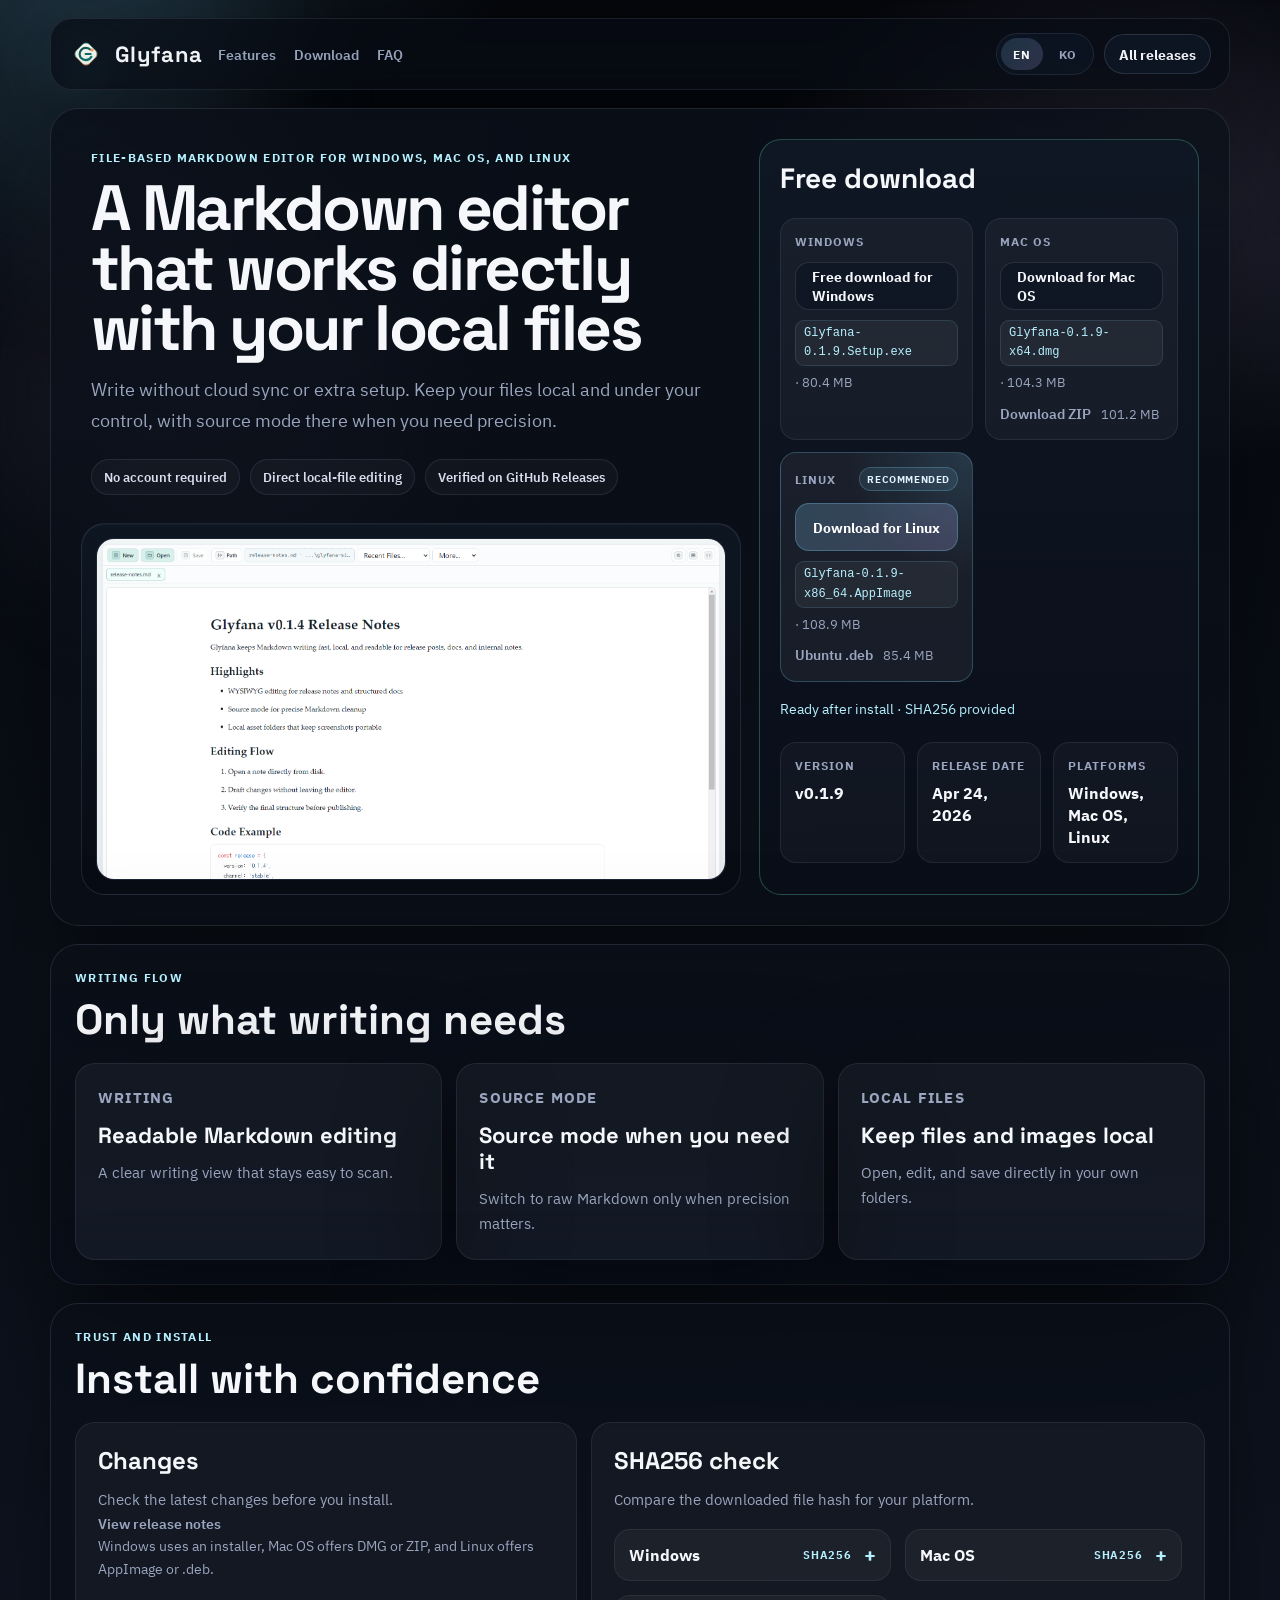
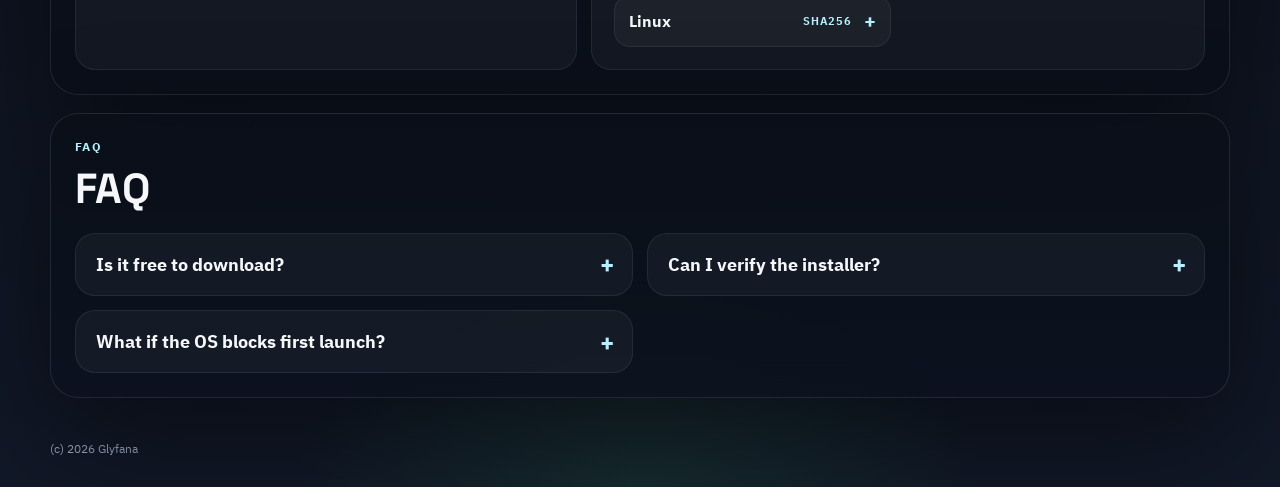
==== site/index.html @ 3cb1b756 "fix(site): hide recommendation badge until detected" ====
<!doctype html>
<html lang="en">
  <head>
    <meta charset="UTF-8" />
    <meta name="viewport" content="width=device-width, initial-scale=1.0" />
    <meta name="build-id" content="20260502-mobile-aware-recommend" />
    <meta name="manifest-path" content="./release-manifest.json" />
    <meta name="screenshots-path" content="./screenshots-manifest.json" />
    <meta name="analytics-endpoint" content="__GLYFANA_ANALYTICS_ENDPOINT__" />
    <meta name="analytics-site" content="glyfana-website" />
    <title>Glyfana | Local file-based Markdown editor</title>
    <meta
      name="description"
      content="Glyfana is a local file-based Markdown editor for Windows, Mac OS, and Linux. Download the latest release and verify SHA256 checksums."
    />
    <meta name="robots" content="index,follow" />
    <meta name="theme-color" content="#0b7b75" />
    <link rel="canonical" href="https://glyfana.github.io/website/" />
    <link rel="icon" type="image/svg+xml" href="./assets/glyfana-emblem.svg?v=20260312-showcase-lightbox" />
    <link rel="icon" type="image/png" sizes="512x512" href="./assets/glyfana-emblem.png?v=20260312-showcase-lightbox" />
    <link rel="apple-touch-icon" href="./assets/glyfana-emblem.png?v=20260312-showcase-lightbox" />
    <link rel="alternate" hreflang="en" href="https://glyfana.github.io/website/" />
    <link rel="alternate" hreflang="ko" href="https://glyfana.github.io/website/ko/" />
    <link rel="alternate" hreflang="x-default" href="https://glyfana.github.io/website/" />
    <meta property="og:type" content="website" />
    <meta property="og:site_name" content="Glyfana" />
    <meta property="og:locale" content="en_US" />
    <meta property="og:locale:alternate" content="ko_KR" />
    <meta property="og:title" content="Glyfana | Local file-based Markdown editor" />
    <meta
      property="og:description"
      content="A local file-based Markdown editor for Windows, Mac OS, and Linux. Download the latest release and verify SHA256 checksums."
    />
    <meta property="og:url" content="https://glyfana.github.io/website/" />
    <meta
      property="og:image"
      content="https://glyfana.github.io/website/assets/og-en.png?v=20260312-showcase-lightbox"
    />
    <meta property="og:image:width" content="1200" />
    <meta property="og:image:height" content="630" />
    <meta property="og:image:alt" content="Glyfana local file-based Markdown editor preview" />
    <meta name="twitter:card" content="summary_large_image" />
    <meta name="twitter:title" content="Glyfana | Local file-based Markdown editor" />
    <meta
      name="twitter:description"
      content="A local file-based Markdown editor for Windows, Mac OS, and Linux. Download the latest release and verify SHA256 checksums."
    />
    <meta
      name="twitter:image"
      content="https://glyfana.github.io/website/assets/og-en.png?v=20260312-showcase-lightbox"
    />
    <meta name="twitter:image:alt" content="Glyfana local file-based Markdown editor preview" />
    <link rel="preconnect" href="https://fonts.googleapis.com" />
    <link rel="preconnect" href="https://fonts.gstatic.com" crossorigin />
    <link
      href="https://fonts.googleapis.com/css2?family=IBM+Plex+Sans+KR:wght@400;500;700&family=Space+Grotesk:wght@500;700&display=swap"
      rel="stylesheet"
    />
    <script src="./locale-router.js?v=20260312-showcase-lightbox"></script>
    <link rel="stylesheet" href="./styles.css?v=20260502-mobile-aware-recommend" />
  </head>
  <body id="top">
    <div class="page-noise" aria-hidden="true"></div>
    <div class="halo halo--left" aria-hidden="true"></div>
    <div class="halo halo--right" aria-hidden="true"></div>

    <header class="topbar">
      <a class="brand" href="#top" aria-label="Glyfana home">
        <img class="brand__mark" src="./assets/glyfana-emblem.svg?v=20260312-showcase-lightbox" alt="" aria-hidden="true" />
        <span class="brand__name">Glyfana</span>
      </a>
      <button class="menu-toggle" type="button" aria-expanded="false" aria-controls="site-menu">
        <span class="menu-toggle__icon" aria-hidden="true">
          <span class="menu-toggle__bar"></span>
          <span class="menu-toggle__bar"></span>
          <span class="menu-toggle__bar"></span>
        </span>
        <span class="menu-toggle__label">Menu</span>
      </button>
      <div class="topbar__menu" id="site-menu">
        <nav class="nav" aria-label="Primary">
          <a href="#features">Features</a>
          <a href="#release">Download</a>
          <a href="#faq">FAQ</a>
        </nav>
        <div class="topbar__tools">
          <nav class="locale-switch" aria-label="Language selector">
            <a class="locale-switch__link is-active" href="./?lang=en" aria-current="page">EN</a>
            <a class="locale-switch__link" href="./ko/?lang=ko">KO</a>
          </nav>
          <a
            class="topbar__cta js-releases"
            href="https://github.com/Glyfana/Glyfana/releases"
            target="_blank"
            rel="noreferrer"
          >All releases</a>
        </div>
      </div>
    </header>

    <main class="layout">
      <section class="hero reveal">
        <div class="hero__copy">
          <p class="eyebrow">File-based Markdown editor for Windows, Mac OS, and Linux</p>
          <h1>A Markdown editor that works directly with your local files</h1>
          <p class="hero__desc">
            Write without cloud sync or extra setup.
            Keep your files local and under your control, with source mode there when you need precision.
          </p>
          <ul class="hero__facts" aria-label="Glyfana trust points">
            <li>No account required</li>
            <li>Direct local-file editing</li>
            <li>Verified on GitHub Releases</li>
          </ul>
        </div>

        <aside class="release-panel" aria-live="polite" data-state="live">
          <h2>Free download</h2>
          <div class="download-options">
            <article class="download-option download-option--windows" data-platform="windows">
              <p class="download-option__label">
                <span>Windows</span>
                <span class="download-option__badge" hidden>Recommended</span>
              </p>
              <a
                class="btn js-download js-download-windows"
                href="https://github.com/Glyfana/Glyfana/releases/download/v0.1.9/Glyfana-0.1.9.Setup.exe"
                target="_blank"
                rel="noreferrer"
              >Free download for Windows</a>
              <p class="download-option__meta"><code id="download-windows-file">Glyfana-0.1.9.Setup.exe</code> · <span id="download-windows-size">80.4 MB</span></p>
            </article>
            <article class="download-option download-option--mac" data-platform="mac">
              <p class="download-option__label">
                <span>Mac OS</span>
                <span class="download-option__badge" hidden>Recommended</span>
              </p>
              <a
                class="btn js-download-mac js-download-mac-dmg"
                href="https://github.com/Glyfana/Glyfana/releases/download/v0.1.9/Glyfana-0.1.9-x64.dmg"
                target="_blank"
                rel="noreferrer"
              >Download for Mac OS</a>
              <p class="download-option__meta"><code id="download-mac-file">Glyfana-0.1.9-x64.dmg</code> · <span id="download-mac-size">104.2 MB</span></p>
              <p class="download-option__sub download-mac-zip-wrap">
                <a
                  class="text-link js-download-mac-zip"
                  href="https://github.com/Glyfana/Glyfana/releases/download/v0.1.9/Glyfana-0.1.9-x64.zip"
                  target="_blank"
                  rel="noreferrer"
                >Download ZIP</a>
                <span id="download-mac-zip-size">101.2 MB</span>
              </p>
            </article>
            <article class="download-option download-option--linux" data-platform="linux">
              <p class="download-option__label">
                <span>Linux</span>
                <span class="download-option__badge" hidden>Recommended</span>
              </p>
              <a
                class="btn js-download-linux"
                href="https://github.com/Glyfana/Glyfana/releases/download/v0.1.9/Glyfana-0.1.9-x86_64.AppImage"
                target="_blank"
                rel="noreferrer"
              >Download for Linux</a>
              <p class="download-option__meta"><code id="download-linux-file">Glyfana-0.1.9-x86_64.AppImage</code> · <span id="download-linux-size">108.9 MB</span></p>
              <p class="download-option__sub download-linux-deb-wrap">
                <a
                  class="text-link js-download-linux-deb"
                  href="https://github.com/Glyfana/Glyfana/releases/download/v0.1.9/Glyfana-0.1.9-amd64.deb"
                  target="_blank"
                  rel="noreferrer"
                >Ubuntu .deb</a>
                <span id="download-linux-deb-size">85.4 MB</span>
              </p>
            </article>
          </div>
          <p class="release-panel__trust">Ready after install · SHA256 provided</p>
          <div class="stat-grid">
            <div class="stat">
              <span class="stat__label">Version</span>
              <strong id="release-version">v0.1.9</strong>
            </div>
            <div class="stat">
              <span class="stat__label">Release date</span>
              <strong id="release-date">Apr 24, 2026</strong>
            </div>
            <div class="stat">
              <span class="stat__label">Platforms</span>
              <strong id="release-platforms">Windows, Mac OS, Linux</strong>
            </div>
          </div>
        </aside>

        <div class="hero__spotlight">
          <img
            class="hero__spotlight-image"
            src="./assets/screenshots/editor-main.png"
            alt="Glyfana editor workspace"
            loading="eager"
            decoding="async"
          />
        </div>
      </section>

      <section id="features" class="features reveal">
        <div class="section-head">
          <p class="eyebrow">Writing flow</p>
          <h2>Only what writing needs</h2>
        </div>
        <div class="feature-grid">
          <article class="card">
            <p class="card__eyebrow">Writing</p>
            <h2>Readable Markdown editing</h2>
            <p>A clear writing view that stays easy to scan.</p>
          </article>
          <article class="card">
            <p class="card__eyebrow">Source mode</p>
            <h2>Source mode when you need it</h2>
            <p>Switch to raw Markdown only when precision matters.</p>
          </article>
          <article class="card">
            <p class="card__eyebrow">Local files</p>
            <h2>Keep files and images local</h2>
            <p>Open, edit, and save directly in your own folders.</p>
          </article>
        </div>
      </section>

      <section id="release" class="verify reveal">
        <div class="section-head">
          <p class="eyebrow">Trust and install</p>
          <h2>Install with confidence</h2>
        </div>
        <div class="verify__grid">
          <article class="verify-card">
            <h3>Changes</h3>
            <p class="verify-card__copy">Check the latest changes before you install.</p>
            <p class="verify-card__meta">
              <a
                class="text-link js-notes"
                href="https://github.com/Glyfana/Glyfana/releases/tag/v0.1.9"
                target="_blank"
                rel="noreferrer"
              >View release notes</a>
            </p>
            <p class="verify-card__meta">
              Windows uses an installer, Mac OS offers DMG or ZIP, and Linux offers AppImage or .deb.
            </p>
          </article>

          <article class="verify-card">
            <h3>SHA256 check</h3>
            <p class="verify-card__copy">Compare the downloaded file hash for your platform.</p>
            <div class="verify-platforms">
              <details class="verify-platform verify-platform--windows">
                <summary><span>Windows</span><span>SHA256</span></summary>
                <p class="verify-card__meta">SHA256 <code id="release-sha-inline-windows">2409822E41301128F8E586BB116006E9C7599B884C1D7636191854754651CDF7</code></p>
                <p class="verify-card__meta">PowerShell <code id="verify-command-windows">Get-FileHash ".\Glyfana-0.1.9.Setup.exe" -Algorithm SHA256</code></p>
                <p class="verify-card__meta">
                  The current installer is not code-signed yet, so Windows SmartScreen may appear on first launch.
                  Choose <strong>More info</strong> and then <strong>Run anyway</strong>.
                </p>
              </details>
              <details class="verify-platform verify-platform--mac">
                <summary><span>Mac OS</span><span>SHA256</span></summary>
                <p class="verify-card__meta">SHA256 <code id="release-sha-inline-mac">381AA0E27046C5A79C985452EA23F38099D1C83E8EC3675EE3A90776FADBBE90</code></p>
                <p class="verify-card__meta">Terminal <code id="verify-command-mac">shasum -a 256 ./Glyfana-0.1.9-x64.dmg</code></p>
                <p class="verify-card__meta">
                  This build is not code-signed or notarized yet, so Gatekeeper may appear on first launch.
                  Allow the app in System Settings to continue.
                </p>
              </details>
              <details class="verify-platform verify-platform--linux">
                <summary><span>Linux</span><span>SHA256</span></summary>
                <p class="verify-card__meta">SHA256 <code id="release-sha-inline-linux">4BE5F3D892C10EE95E2CD16ED32591D62F63E27BCA32D75C2C83FFDA38E545AE</code></p>
                <p class="verify-card__meta">Terminal <code id="verify-command-linux">sha256sum ./Glyfana-0.1.9-x86_64.AppImage</code></p>
                <p class="verify-card__meta">Use AppImage after granting execute permission, or install the .deb package on Ubuntu-based systems.</p>
              </details>
            </div>
          </article>
        </div>
      </section>

      <section id="faq" class="faq reveal">
        <div class="section-head">
          <p class="eyebrow">FAQ</p>
          <h2>FAQ</h2>
        </div>
        <div class="faq-list">
          <details class="faq-item">
            <summary>Is it free to download?</summary>
            <p>Yes. Current public builds are available from GitHub Releases.</p>
          </details>
          <details class="faq-item">
            <summary>Can I verify the installer?</summary>
            <p>Yes. Release notes and SHA256 values are published together.</p>
          </details>
          <details class="faq-item">
            <summary>What if the OS blocks first launch?</summary>
            <p>Unsigned builds may show a security prompt. Check the guidance above.</p>
          </details>
        </div>
      </section>
    </main>

    <footer class="footer">
      <span>(c) <span id="year"></span> Glyfana</span>
    </footer>

    <script type="module" src="./app.js?v=20260502-mobile-aware-recommend"></script>
  </body>
</html>
---- site/styles.css ----
:root {
  --bg-0: #05070c;
  --bg-1: #0a0f18;
  --bg-2: #111827;
  --ink: #f5f7fb;
  --muted: #9aa6bf;
  --panel: rgba(10, 15, 24, 0.76);
  --panel-strong: rgba(13, 19, 31, 0.92);
  --line: rgba(148, 163, 184, 0.16);
  --line-strong: rgba(110, 231, 183, 0.28);
  --brand: #7dd3fc;
  --brand-deep: #b6f0ff;
  --accent: #c4b5fd;
  --accent-soft: rgba(196, 181, 253, 0.16);
  --shadow: 0 40px 120px rgba(0, 0, 0, 0.46);
  --radius: 28px;
}

* {
  box-sizing: border-box;
}

html,
body {
  margin: 0;
  min-height: 100%;
}

body {
  overflow-x: hidden;
  -webkit-text-size-adjust: 100%;
  font-family: "IBM Plex Sans KR", "Segoe UI", sans-serif;
  color: var(--ink);
  background:
    radial-gradient(900px 560px at 12% -8%, rgba(125, 211, 252, 0.16) 0%, transparent 50%),
    radial-gradient(780px 560px at 88% 10%, rgba(196, 181, 253, 0.18) 0%, transparent 48%),
    radial-gradient(640px 420px at 50% 100%, rgba(74, 222, 128, 0.1) 0%, transparent 55%),
    linear-gradient(180deg, var(--bg-0), var(--bg-1) 45%, var(--bg-2));
}

.page-noise,
.halo {
  position: fixed;
  inset: 0;
  pointer-events: none;
}

.page-noise {
  opacity: 0.18;
  background-image:
    linear-gradient(rgba(255, 255, 255, 0.02), rgba(255, 255, 255, 0.02)),
    repeating-linear-gradient(
      0deg,
      transparent 0,
      transparent 18px,
      rgba(125, 211, 252, 0.03) 18px,
      rgba(125, 211, 252, 0.03) 19px
    ),
    repeating-linear-gradient(
      90deg,
      transparent 0,
      transparent 18px,
      rgba(196, 181, 253, 0.03) 18px,
      rgba(196, 181, 253, 0.03) 19px
    );
}

.halo {
  z-index: 0;
  filter: blur(70px);
  opacity: 0.42;
}

.halo--left {
  width: 360px;
  height: 360px;
  top: -120px;
  left: -100px;
  background: rgba(125, 211, 252, 0.36);
  border-radius: 999px;
}

.halo--right {
  width: 420px;
  height: 420px;
  right: -120px;
  top: 180px;
  background: rgba(196, 181, 253, 0.28);
  border-radius: 999px;
}

.topbar,
.hero,
.signal,
.features,
.showcase,
.release-summary,
.faq,
.card,
.install,
.verify {
  position: relative;
  z-index: 1;
}

.topbar {
  width: min(1180px, calc(100% - 32px));
  margin: 18px auto 0;
  padding: 14px 18px;
  display: flex;
  justify-content: space-between;
  align-items: center;
  gap: 16px;
  border: 1px solid rgba(148, 163, 184, 0.14);
  border-radius: 22px;
  background: rgba(9, 13, 22, 0.72);
  box-shadow: var(--shadow);
  backdrop-filter: blur(14px);
}

.topbar__menu {
  margin-left: auto;
  display: flex;
  align-items: center;
  justify-content: space-between;
  gap: 18px;
  flex: 1 1 auto;
}

.brand {
  display: inline-flex;
  align-items: center;
  gap: 12px;
  color: var(--ink);
  text-decoration: none;
  font-family: "Space Grotesk", "IBM Plex Sans KR", sans-serif;
  font-weight: 700;
  letter-spacing: 0.02em;
}

.brand__mark {
  width: 34px;
  height: 34px;
  display: block;
  flex: none;
  filter: drop-shadow(0 12px 22px rgba(125, 211, 252, 0.24));
}

.brand__name {
  font-size: 22px;
}

.menu-toggle {
  display: none;
  align-items: center;
  justify-content: center;
  gap: 10px;
  min-height: 42px;
  padding: 0 14px;
  border: 1px solid rgba(148, 163, 184, 0.18);
  border-radius: 12px;
  background: rgba(17, 24, 39, 0.82);
  color: var(--ink);
  font: inherit;
  font-size: 13px;
  font-weight: 700;
}

.menu-toggle__icon {
  display: inline-flex;
  flex-direction: column;
  gap: 4px;
}

.menu-toggle__bar {
  width: 16px;
  height: 2px;
  border-radius: 999px;
  background: currentColor;
  transition: transform 0.18s ease, opacity 0.18s ease;
}

.topbar.is-menu-open .menu-toggle__bar:nth-child(1) {
  transform: translateY(6px) rotate(45deg);
}

.topbar.is-menu-open .menu-toggle__bar:nth-child(2) {
  opacity: 0;
}

.topbar.is-menu-open .menu-toggle__bar:nth-child(3) {
  transform: translateY(-6px) rotate(-45deg);
}

.nav {
  display: inline-flex;
  align-items: center;
  gap: 18px;
}

.topbar__tools {
  margin-left: auto;
  display: inline-flex;
  align-items: center;
  gap: 10px;
  flex-wrap: wrap;
  justify-content: flex-end;
}

.locale-switch {
  display: inline-flex;
  align-items: center;
  gap: 4px;
  padding: 4px;
  border: 1px solid rgba(148, 163, 184, 0.14);
  border-radius: 999px;
  background: rgba(15, 23, 36, 0.84);
}

.locale-switch__link {
  display: inline-flex;
  align-items: center;
  justify-content: center;
  min-width: 42px;
  min-height: 32px;
  padding: 0 10px;
  border-radius: 999px;
  color: var(--muted);
  text-decoration: none;
  font-size: 12px;
  font-weight: 700;
  letter-spacing: 0.08em;
}

.locale-switch__link:hover {
  color: var(--brand-deep);
}

.locale-switch__link.is-active {
  background: linear-gradient(135deg, rgba(125, 211, 252, 0.16), rgba(196, 181, 253, 0.2));
  color: #fff;
}

.nav a,
.text-link {
  color: var(--muted);
  text-decoration: none;
  font-size: 14px;
  font-weight: 600;
}

.nav a:hover,
.text-link:hover {
  color: var(--brand-deep);
}

.topbar__cta {
  display: inline-flex;
  align-items: center;
  justify-content: center;
  min-height: 40px;
  padding: 0 14px;
  border-radius: 999px;
  border: 1px solid rgba(148, 163, 184, 0.2);
  background: rgba(17, 24, 39, 0.88);
  color: var(--ink);
  text-decoration: none;
  font-size: 14px;
  font-weight: 700;
}

.layout {
  position: relative;
  z-index: 1;
  width: min(1180px, calc(100% - 32px));
  margin: 18px auto 42px;
  display: grid;
  gap: 18px;
}

.layout > * {
  min-width: 0;
}

.hero,
.signal,
.card,
.install,
.verify {
  border: 1px solid var(--line);
  border-radius: var(--radius);
  background: var(--panel);
  box-shadow: var(--shadow);
}

.hero {
  display: grid;
  grid-template-columns: minmax(0, 1.2fr) minmax(320px, 0.8fr);
  gap: 18px;
  padding: 30px;
  background:
    linear-gradient(180deg, rgba(10, 15, 24, 0.9), rgba(10, 15, 24, 0.78)),
    radial-gradient(120% 120% at 0% 0%, rgba(125, 211, 252, 0.08), transparent 44%),
    radial-gradient(120% 120% at 100% 0%, rgba(196, 181, 253, 0.1), transparent 42%);
}

.hero > *,
.showcase > *,
.release-summary > *,
.feature-grid > *,
.steps > *,
.faq-list > *,
.verify__grid > * {
  min-width: 0;
}

.hero__copy {
  padding: 10px;
}

.eyebrow {
  margin: 0 0 12px;
  color: var(--brand-deep);
  text-transform: uppercase;
  letter-spacing: 0.11em;
  font-size: 12px;
  font-weight: 700;
}

.hero h1,
.section-head h2,
.card h2,
.step h3,
.verify-card h3,
.release-panel h2 {
  font-family: "Space Grotesk", "IBM Plex Sans KR", sans-serif;
}

.hero h1 {
  margin: 0;
  max-width: 780px;
  font-size: clamp(34px, 5vw, 64px);
  line-height: 0.94;
  letter-spacing: -0.04em;
}

.hero__desc,
.section-copy,
.signal p,
.card p,
.step p,
.verify-card__copy,
.verify-card__meta,
.release-panel__meta p {
  color: var(--muted);
}

.hero__desc {
  max-width: 720px;
  margin: 16px 0 0;
  font-size: 18px;
  line-height: 1.68;
}

.hero__kicker {
  margin: 0;
  max-width: 640px;
  color: var(--brand-deep);
  font-size: 16px;
  font-weight: 700;
  line-height: 1.5;
}

.hero__spotlight {
  grid-column: 1;
  margin-top: 0;
  padding: 14px;
  border: 1px solid rgba(148, 163, 184, 0.16);
  border-radius: 24px;
  background: linear-gradient(180deg, rgba(15, 23, 36, 0.92), rgba(8, 12, 20, 0.88));
  box-shadow: inset 0 1px 0 rgba(255, 255, 255, 0.04);
}

.hero__spotlight-head {
  display: flex;
  align-items: center;
  justify-content: space-between;
  gap: 12px;
  margin-bottom: 12px;
  flex-wrap: wrap;
}

.hero__spotlight-label,
.hero__spotlight-note {
  font-size: 11px;
  font-weight: 700;
  letter-spacing: 0.1em;
  text-transform: uppercase;
}

.hero__spotlight-label {
  color: var(--brand-deep);
}

.hero__spotlight-note {
  color: var(--muted);
}

.hero__spotlight-image {
  display: block;
  width: 100%;
  height: auto;
  border: 1px solid rgba(148, 163, 184, 0.14);
  border-radius: 18px;
  background: #0b1020;
}

.hero__proof {
  margin-top: 22px;
  display: grid;
  grid-template-columns: repeat(2, minmax(0, 1fr));
  gap: 12px;
}

.hero-proof-card {
  padding: 14px 16px;
  border: 1px solid rgba(148, 163, 184, 0.14);
  border-radius: 18px;
  background: rgba(15, 23, 36, 0.72);
}

.hero-proof-card__label {
  display: block;
  margin-bottom: 8px;
  color: var(--brand-deep);
  font-size: 11px;
  font-weight: 700;
  letter-spacing: 0.1em;
  text-transform: uppercase;
}

.hero-proof-card strong {
  display: block;
  font-size: 15px;
  line-height: 1.45;
}

.actions {
  margin-top: 22px;
  display: flex;
  flex-wrap: wrap;
  gap: 10px;
  align-items: center;
}

.actions--tight {
  margin-top: 18px;
}

.btn {
  display: inline-flex;
  align-items: center;
  justify-content: center;
  min-height: 44px;
  padding: 0 16px;
  border-radius: 14px;
  border: 1px solid rgba(148, 163, 184, 0.18);
  background: rgba(15, 23, 36, 0.88);
  color: var(--ink);
  text-decoration: none;
  font-size: 14px;
  font-weight: 700;
  transition: transform 0.16s ease, border-color 0.16s ease, background 0.16s ease;
}

.btn:hover,
.topbar__cta:hover {
  transform: translateY(-1px);
  border-color: rgba(125, 211, 252, 0.42);
}

.btn:focus-visible,
.topbar__cta:focus-visible,
.nav a:focus-visible,
.text-link:focus-visible,
.locale-switch__link:focus-visible,
.menu-toggle:focus-visible,
.faq-item summary:focus-visible,
.verify-platform summary:focus-visible {
  outline: 3px solid rgba(125, 211, 252, 0.4);
  outline-offset: 3px;
}

.btn--primary {
  border-color: rgba(125, 211, 252, 0.28);
  background: linear-gradient(135deg, rgba(125, 211, 252, 0.22), rgba(196, 181, 253, 0.22));
  color: #fff;
}

.btn--ghost {
  background: rgba(255, 255, 255, 0.02);
}

.btn.is-disabled,
.topbar__cta.is-disabled,
.text-link.is-disabled {
  opacity: 0.5;
  pointer-events: none;
}

.hero__facts {
  margin: 24px 0 0;
  padding: 0;
  list-style: none;
  display: flex;
  flex-wrap: wrap;
  gap: 10px;
}

.hero__facts li {
  padding: 8px 12px;
  border: 1px solid rgba(148, 163, 184, 0.14);
  border-radius: 999px;
  background: rgba(255, 255, 255, 0.03);
  color: #d7dded;
  font-size: 13px;
  font-weight: 600;
}

.release-panel {
  grid-column: 2;
  grid-row: 1 / span 2;
  padding: 20px;
  border-radius: 22px;
  border: 1px solid var(--line-strong);
  background:
    linear-gradient(180deg, rgba(15, 23, 36, 0.96), rgba(9, 14, 24, 0.9)),
    linear-gradient(135deg, rgba(125, 211, 252, 0.08), rgba(196, 181, 253, 0.08));
}

.release-panel h2 {
  margin: 0;
  font-size: 28px;
}

.release-panel__trust {
  margin: 16px 0 0;
  color: var(--brand-deep);
  font-size: 14px;
  line-height: 1.6;
}

.download-options {
  margin-top: 22px;
  display: grid;
  grid-template-columns: repeat(auto-fit, minmax(180px, 1fr));
  gap: 12px;
}

.download-option {
  position: relative;
  padding: 14px;
  border: 1px solid rgba(148, 163, 184, 0.12);
  border-radius: 16px;
  background: rgba(255, 255, 255, 0.04);
  transition: transform 0.16s ease, border-color 0.16s ease, background-color 0.16s ease;
}

.download-option:hover {
  transform: translateY(-2px);
  border-color: rgba(125, 211, 252, 0.28);
  background: rgba(255, 255, 255, 0.065);
}

.download-option.is-recommended {
  border-color: rgba(125, 211, 252, 0.24);
  background:
    radial-gradient(circle at top right, rgba(125, 211, 252, 0.14), transparent 42%),
    rgba(255, 255, 255, 0.055);
}

.download-option .btn {
  width: 100%;
  min-height: 48px;
}

.download-option__label {
  display: flex;
  align-items: center;
  justify-content: space-between;
  gap: 10px;
  margin: 0 0 12px;
  color: var(--muted);
  font-size: 12px;
  font-weight: 700;
  text-transform: uppercase;
  letter-spacing: 0.08em;
}

.download-option__badge {
  padding: 4px 7px;
  border-radius: 999px;
  border: 1px solid rgba(125, 211, 252, 0.24);
  background: rgba(125, 211, 252, 0.1);
  color: #e0f2fe;
  font-size: 10px;
  letter-spacing: 0.06em;
}

.download-option__meta,
.download-option__sub {
  margin: 10px 0 0;
  font-size: 13px;
  line-height: 1.6;
  color: var(--muted);
  overflow-wrap: anywhere;
}

.download-option__sub {
  display: flex;
  align-items: center;
  gap: 10px;
  flex-wrap: wrap;
}

.stat-grid {
  margin-top: 22px;
  display: grid;
  grid-template-columns: repeat(3, minmax(0, 1fr));
  gap: 12px;
}

.stat {
  padding: 14px;
  border: 1px solid rgba(148, 163, 184, 0.12);
  border-radius: 16px;
  background: rgba(255, 255, 255, 0.03);
}

.stat__label {
  display: block;
  color: var(--muted);
  font-size: 12px;
  font-weight: 700;
  text-transform: uppercase;
  letter-spacing: 0.08em;
}

.stat strong {
  display: block;
  margin-top: 8px;
  font-size: 16px;
}

.release-panel__meta {
  margin-top: 18px;
  display: grid;
  gap: 10px;
}

.release-panel__meta p,
.verify-card__meta {
  margin: 0;
  font-size: 14px;
  line-height: 1.6;
  overflow-wrap: anywhere;
}

.signal {
  display: flex;
  align-items: center;
  gap: 16px;
  padding: 18px 22px;
  background:
    linear-gradient(90deg, rgba(125, 211, 252, 0.08), rgba(196, 181, 253, 0.08)),
    rgba(8, 12, 20, 0.84);
}

.signal__badge {
  flex: none;
  padding: 9px 12px;
  border-radius: 999px;
  background: rgba(125, 211, 252, 0.1);
  border: 1px solid rgba(125, 211, 252, 0.18);
  color: var(--brand-deep);
  font-size: 12px;
  font-weight: 700;
  text-transform: uppercase;
  letter-spacing: 0.08em;
}

.signal p {
  margin: 0;
  line-height: 1.6;
}

.feature-grid,
.steps,
.faq-list,
.verify__grid,
.release-summary,
.showcase {
  display: grid;
  gap: 14px;
}

.features {
  padding: 24px;
  border: 1px solid var(--line);
  border-radius: var(--radius);
  background: linear-gradient(180deg, rgba(10, 15, 24, 0.88), rgba(11, 17, 29, 0.84));
  box-shadow: var(--shadow);
}

.faq {
  padding: 24px;
  border: 1px solid var(--line);
  border-radius: var(--radius);
  background: linear-gradient(180deg, rgba(10, 15, 24, 0.88), rgba(11, 17, 29, 0.84));
  box-shadow: var(--shadow);
}

.showcase {
  grid-template-columns: minmax(0, 0.96fr) minmax(0, 1.04fr);
  align-items: center;
  padding: 24px;
  border: 1px solid var(--line);
  border-radius: var(--radius);
  background:
    linear-gradient(180deg, rgba(10, 15, 24, 0.92), rgba(10, 15, 24, 0.82)),
    radial-gradient(120% 120% at 100% 0%, rgba(125, 211, 252, 0.08), transparent 45%);
  box-shadow: var(--shadow);
}

.release-summary {
  grid-template-columns: minmax(0, 0.9fr) minmax(0, 1.1fr);
  align-items: start;
  padding: 24px;
  border: 1px solid var(--line);
  border-radius: var(--radius);
  background: linear-gradient(180deg, rgba(10, 15, 24, 0.88), rgba(11, 17, 29, 0.84));
  box-shadow: var(--shadow);
}

.release-summary__card {
  padding: 22px;
  border: 1px solid rgba(148, 163, 184, 0.12);
  border-radius: 22px;
  background: rgba(255, 255, 255, 0.03);
}

.release-summary__meta {
  display: flex;
  justify-content: space-between;
  align-items: center;
  gap: 12px;
  margin-bottom: 14px;
}

.release-summary__label {
  color: var(--brand-deep);
  font-size: 12px;
  font-weight: 700;
  letter-spacing: 0.08em;
  text-transform: uppercase;
}

.release-summary__list {
  margin: 0;
  padding: 0;
  list-style: none;
  display: grid;
  gap: 10px;
}

.release-summary__item,
.release-summary__empty {
  position: relative;
  padding: 14px 16px 14px 40px;
  border: 1px solid rgba(148, 163, 184, 0.12);
  border-radius: 16px;
  background: rgba(255, 255, 255, 0.04);
  line-height: 1.55;
}

.release-summary__item::before {
  content: "";
  position: absolute;
  left: 16px;
  top: 22px;
  width: 8px;
  height: 8px;
  border-radius: 999px;
  background: linear-gradient(135deg, var(--brand), var(--accent));
}

.release-summary__item.is-checked::before {
  width: 12px;
  height: 12px;
  left: 14px;
  top: 20px;
  background:
    radial-gradient(circle at 50% 50%, rgba(255, 255, 255, 0.94) 0 26%, transparent 28%),
    linear-gradient(135deg, var(--brand), #67e8f9);
  box-shadow: 0 0 0 4px rgba(125, 211, 252, 0.12);
}

.release-summary__item.is-unchecked::before {
  background: linear-gradient(135deg, var(--accent), #f59e0b);
}

.release-summary__item-main {
  display: grid;
  gap: 8px;
  min-width: 0;
}

.release-summary__tag {
  display: inline-flex;
  align-items: center;
  justify-content: center;
  width: fit-content;
  min-height: 24px;
  padding: 0 10px;
  border-radius: 999px;
  background: rgba(125, 211, 252, 0.08);
  color: var(--brand-deep);
  font-size: 11px;
  font-weight: 700;
  letter-spacing: 0.08em;
  text-transform: uppercase;
}

.release-summary__text {
  margin: 0;
  color: var(--ink);
  overflow-wrap: anywhere;
  word-break: break-word;
}

.release-summary__action {
  display: inline-flex;
  align-items: center;
  justify-content: center;
  width: fit-content;
  margin-top: 10px;
  padding: 0 12px;
  min-height: 32px;
  border-radius: 999px;
  border: 1px solid rgba(148, 163, 184, 0.12);
  background: rgba(255, 255, 255, 0.04);
  color: var(--brand-deep);
  text-decoration: none;
  font-size: 12px;
  font-weight: 700;
}

.release-summary__action:hover {
  border-color: rgba(125, 211, 252, 0.28);
}

.release-summary__empty {
  padding-left: 16px;
  color: var(--muted);
}

.showcase__copy {
  max-width: 520px;
}

.showcase__visual {
  display: grid;
  gap: 14px;
  min-width: 0;
}

.showcase__points {
  margin: 20px 0 0;
  padding: 0;
  list-style: none;
  display: grid;
  gap: 10px;
}

.showcase__points li {
  padding: 14px 16px;
  border: 1px solid rgba(148, 163, 184, 0.12);
  border-radius: 18px;
  background: rgba(255, 255, 255, 0.04);
  color: var(--ink);
  line-height: 1.55;
}

.workspace-demo {
  position: relative;
  padding: 16px;
  border-radius: 30px;
  background:
    linear-gradient(145deg, rgba(255, 255, 255, 0.04), rgba(255, 255, 255, 0.01)),
    linear-gradient(135deg, rgba(125, 211, 252, 0.12), rgba(196, 181, 253, 0.12));
  box-shadow: 0 22px 56px rgba(0, 0, 0, 0.28);
}

.workspace-demo::before {
  content: "";
  position: absolute;
  inset: 24px auto auto 20px;
  width: 160px;
  height: 160px;
  border-radius: 999px;
  background: radial-gradient(circle, rgba(125, 211, 252, 0.16), transparent 70%);
  pointer-events: none;
}

.workspace-demo__window {
  position: relative;
  overflow: hidden;
  border: 1px solid rgba(148, 163, 184, 0.12);
  border-radius: 24px;
  background: rgba(8, 12, 20, 0.96);
}

.workspace-demo__bar {
  display: flex;
  justify-content: space-between;
  align-items: center;
  gap: 16px;
  padding: 14px 18px;
  border-bottom: 1px solid rgba(148, 163, 184, 0.1);
  background: linear-gradient(180deg, rgba(12, 18, 30, 0.98), rgba(9, 14, 24, 0.98));
}

.workspace-demo__meta {
  display: inline-flex;
  align-items: center;
  gap: 12px;
}

.workspace-demo__dots {
  display: inline-flex;
  gap: 6px;
}

.workspace-demo__dots span {
  width: 10px;
  height: 10px;
  border-radius: 999px;
  background: rgba(148, 163, 184, 0.22);
}

.workspace-demo__dots span:last-child {
  background: rgba(196, 181, 253, 0.56);
}

.workspace-demo__label,
.workspace-demo__sidebar-label,
.workspace-demo__preview-label {
  color: var(--muted);
  font-size: 11px;
  font-weight: 700;
  letter-spacing: 0.12em;
  text-transform: uppercase;
}

.workspace-demo__pill,
.workspace-demo__tab,
.workspace-demo__status span {
  display: inline-flex;
  align-items: center;
  justify-content: center;
  min-height: 32px;
  padding: 0 12px;
  border-radius: 999px;
  border: 1px solid rgba(148, 163, 184, 0.12);
  background: rgba(255, 255, 255, 0.05);
  font-size: 12px;
  font-weight: 700;
}

.workspace-demo__pill,
.workspace-demo__tab.is-active,
.workspace-demo__status span {
  background: rgba(125, 211, 252, 0.08);
  color: var(--brand-deep);
}

.workspace-demo__body {
  display: grid;
  grid-template-columns: 168px minmax(0, 1fr);
  min-height: 380px;
}

.workspace-demo__sidebar {
  padding: 18px 14px;
  border-right: 1px solid rgba(148, 163, 184, 0.08);
  background: linear-gradient(180deg, rgba(125, 211, 252, 0.06), rgba(255, 255, 255, 0.01));
}

.workspace-demo__note {
  margin-top: 10px;
  padding: 12px 14px;
  border-radius: 16px;
  color: var(--muted);
  font-size: 14px;
  font-weight: 600;
  line-height: 1.4;
}

.workspace-demo__note.is-active {
  background: rgba(255, 255, 255, 0.06);
  color: var(--ink);
  box-shadow: 0 12px 24px rgba(0, 0, 0, 0.18);
}

.workspace-demo__main {
  padding: 16px;
}

.workspace-demo__tabs {
  display: inline-flex;
  gap: 8px;
  margin-bottom: 14px;
}

.workspace-demo__panes {
  display: grid;
  grid-template-columns: minmax(0, 1fr) minmax(220px, 0.84fr);
  gap: 14px;
}

.workspace-demo__editor,
.workspace-demo__preview {
  min-height: 240px;
  padding: 16px;
  border: 1px solid rgba(148, 163, 184, 0.1);
  border-radius: 18px;
  background: rgba(255, 255, 255, 0.04);
}

.workspace-demo__editor {
  display: grid;
  align-content: start;
  gap: 12px;
  background:
    linear-gradient(180deg, rgba(15, 23, 36, 0.9), rgba(9, 14, 24, 0.92));
}

.workspace-demo__editor-title,
.workspace-demo__line {
  font-family: "JetBrains Mono", "Consolas", monospace;
  color: #b8c6dd;
  line-height: 1.55;
}

.workspace-demo__editor-title {
  color: var(--brand-deep);
  font-size: 24px;
  font-weight: 700;
}

.workspace-demo__line {
  font-size: 14px;
}

.workspace-demo__preview {
  display: grid;
  align-content: start;
  gap: 12px;
}

.workspace-demo__preview strong {
  font-family: "Space Grotesk", "IBM Plex Sans KR", sans-serif;
  font-size: 24px;
  line-height: 1.08;
}

.workspace-demo__preview ul {
  margin: 0;
  padding-left: 18px;
  color: var(--muted);
  display: grid;
  gap: 10px;
  line-height: 1.45;
}

.workspace-demo__status {
  display: flex;
  flex-wrap: wrap;
  gap: 10px;
  margin-top: 14px;
}

.showcase-gallery {
  display: grid;
  grid-template-columns: repeat(2, minmax(0, 1fr));
  gap: 14px;
}

.showcase-gallery[hidden] {
  display: none;
}

.showcase-gallery__card {
  appearance: none;
  display: grid;
  gap: 12px;
  width: 100%;
  padding: 14px;
  border: 1px solid rgba(148, 163, 184, 0.12);
  border-radius: 24px;
  background:
    linear-gradient(180deg, rgba(17, 24, 39, 0.84), rgba(10, 15, 24, 0.92));
  box-shadow: 0 18px 42px rgba(0, 0, 0, 0.26);
  color: inherit;
  font: inherit;
  text-align: left;
  text-decoration: none;
  cursor: pointer;
  transition: transform 0.18s ease, box-shadow 0.18s ease, border-color 0.18s ease;
}

.showcase-gallery__card:hover,
.showcase-gallery__card:focus-visible {
  transform: translateY(-2px);
  border-color: rgba(125, 211, 252, 0.24);
  box-shadow: 0 22px 44px rgba(0, 0, 0, 0.32);
  outline: none;
}

.showcase-gallery__card.is-featured {
  grid-column: 1 / -1;
}

.showcase-gallery__media {
  overflow: hidden;
  border: 1px solid rgba(148, 163, 184, 0.12);
  border-radius: 18px;
  background: rgba(8, 12, 20, 0.92);
}

.showcase-gallery__media img {
  display: block;
  width: 100%;
  height: auto;
  aspect-ratio: 16 / 10;
  object-fit: cover;
  object-position: top center;
}

.showcase-gallery__card.is-featured .showcase-gallery__media img {
  aspect-ratio: 16 / 9;
}

.showcase-gallery__copy {
  display: grid;
  gap: 6px;
}

.showcase-gallery__title {
  margin: 0;
  font-family: "Space Grotesk", "IBM Plex Sans KR", sans-serif;
  font-size: 19px;
  font-weight: 700;
  line-height: 1.18;
}

.showcase-gallery__desc {
  margin: 0;
  color: var(--muted);
  font-size: 14px;
  line-height: 1.55;
}

.showcase-gallery__hint {
  margin: 2px 0 0;
  color: var(--brand-deep);
  font-size: 12px;
  font-weight: 700;
  letter-spacing: 0.04em;
  text-transform: uppercase;
}

.showcase-gallery__link {
  width: fit-content;
  color: var(--brand-deep);
  font-size: 13px;
  font-weight: 700;
  text-decoration: none;
}

.showcase-gallery__link:hover,
.showcase-gallery__link:focus-visible {
  text-decoration: underline;
}

body.is-lightbox-open {
  overflow: hidden;
}

.showcase-lightbox {
  position: fixed;
  inset: 0;
  z-index: 30;
  display: grid;
  place-items: center;
  padding: 24px;
}

.showcase-lightbox[hidden] {
  display: none;
}

.showcase-lightbox__backdrop {
  position: absolute;
  inset: 0;
  background: rgba(2, 6, 12, 0.78);
  backdrop-filter: blur(10px);
}

.showcase-lightbox__panel {
  position: relative;
  z-index: 1;
  width: min(1100px, calc(100vw - 32px));
  max-height: calc(100vh - 32px);
  overflow: auto;
  padding: 18px;
  border: 1px solid rgba(148, 163, 184, 0.12);
  border-radius: 28px;
  background: linear-gradient(180deg, rgba(12, 18, 30, 0.98), rgba(8, 12, 20, 0.96));
  box-shadow: 0 32px 90px rgba(0, 0, 0, 0.44);
}

.showcase-lightbox__close {
  position: sticky;
  top: 0;
  margin-left: auto;
  display: inline-flex;
  align-items: center;
  justify-content: center;
  width: 42px;
  height: 42px;
  border: 1px solid rgba(148, 163, 184, 0.14);
  border-radius: 999px;
  background: rgba(255, 255, 255, 0.05);
  color: var(--ink);
  font: inherit;
  font-size: 28px;
  line-height: 1;
  cursor: pointer;
}

.showcase-lightbox__frame {
  overflow: hidden;
  border: 1px solid rgba(148, 163, 184, 0.12);
  border-radius: 24px;
  background: rgba(8, 12, 20, 0.92);
}

.showcase-lightbox__image {
  display: block;
  width: 100%;
  height: auto;
}

.showcase-lightbox__meta {
  display: grid;
  gap: 10px;
  margin-top: 14px;
}

.showcase-lightbox__head,
.showcase-lightbox__controls {
  display: flex;
  align-items: center;
  justify-content: space-between;
  gap: 12px;
  flex-wrap: wrap;
}

.showcase-lightbox__count {
  margin: 0;
  color: var(--brand-deep);
  font-size: 12px;
  font-weight: 700;
  letter-spacing: 0.08em;
  text-transform: uppercase;
}

.showcase-lightbox__title {
  margin: 0;
  font-family: "Space Grotesk", "IBM Plex Sans KR", sans-serif;
  font-size: 26px;
  font-weight: 700;
  line-height: 1.1;
}

.showcase-lightbox__desc {
  margin: 0;
  color: var(--muted);
  line-height: 1.7;
}

.showcase-lightbox__link,
.showcase-lightbox__nav {
  display: inline-flex;
  align-items: center;
  justify-content: center;
  min-height: 42px;
  padding: 0 16px;
  border: 1px solid rgba(148, 163, 184, 0.14);
  border-radius: 999px;
  background: rgba(255, 255, 255, 0.05);
  color: var(--ink);
  font: inherit;
  font-size: 14px;
  font-weight: 700;
  text-decoration: none;
}

.showcase-lightbox__nav[disabled] {
  opacity: 0.45;
  cursor: default;
}

.showcase.is-gallery-live .workspace-demo {
  display: none;
}

.feature-grid {
  margin-top: 22px;
  grid-template-columns: repeat(3, minmax(0, 1fr));
}

.card,
.step,
.verify-card {
  padding: 22px;
  background: rgba(255, 255, 255, 0.04);
}

.card {
  display: grid;
  align-content: start;
  gap: 12px;
  border: 1px solid rgba(148, 163, 184, 0.12);
  border-radius: 20px;
}

.card__eyebrow {
  margin: 0;
  color: var(--brand-deep);
  font-size: 12px;
  font-weight: 700;
  letter-spacing: 0.08em;
  text-transform: uppercase;
}

.card h2 {
  margin: 0;
  font-size: 22px;
  line-height: 1.18;
}

.card p,
.step p,
.verify-card__copy {
  margin: 0;
  line-height: 1.65;
  font-size: 15px;
}

.card p:not(.card__eyebrow) {
  color: var(--muted);
}

.card-list {
  margin: 0;
  padding-left: 18px;
  display: grid;
  gap: 8px;
  color: var(--muted);
  font-size: 15px;
  line-height: 1.6;
}

.card-list li::marker {
  color: var(--accent);
}

.install,
.verify {
  padding: 24px;
}

.faq-list {
  margin-top: 22px;
  grid-template-columns: repeat(2, minmax(0, 1fr));
}

.faq-item {
  border: 1px solid rgba(148, 163, 184, 0.12);
  border-radius: 20px;
  background: rgba(255, 255, 255, 0.04);
  overflow: hidden;
}

.faq-item[open] {
  border-color: rgba(125, 211, 252, 0.22);
  box-shadow: 0 18px 34px rgba(0, 0, 0, 0.18);
}

.faq-item summary {
  position: relative;
  padding: 18px 54px 18px 20px;
  cursor: pointer;
  list-style: none;
  font-size: 18px;
  font-weight: 700;
  line-height: 1.4;
}

.faq-item summary::-webkit-details-marker {
  display: none;
}

.faq-item summary::after {
  content: "+";
  position: absolute;
  right: 18px;
  top: 50%;
  transform: translateY(-50%);
  color: var(--brand-deep);
  font-size: 24px;
  line-height: 1;
}

.faq-item[open] summary::after {
  content: "-";
}

.faq-item p {
  margin: 0;
  padding: 0 20px 20px;
  color: var(--muted);
  font-size: 15px;
  line-height: 1.7;
}

.section-head {
  max-width: 760px;
}

.section-head h2 {
  margin: 0;
  font-size: clamp(28px, 4vw, 42px);
  line-height: 1.04;
}

.section-copy {
  margin: 14px 0 0;
  font-size: 16px;
  line-height: 1.66;
}

.steps {
  margin-top: 22px;
  grid-template-columns: repeat(3, minmax(0, 1fr));
}

.step {
  border: 1px solid rgba(148, 163, 184, 0.12);
  border-radius: 20px;
}

.step__index {
  display: inline-flex;
  align-items: center;
  justify-content: center;
  min-width: 44px;
  height: 30px;
  padding: 0 10px;
  border-radius: 999px;
  background: var(--accent-soft);
  color: var(--brand-deep);
  font-size: 12px;
  font-weight: 700;
  letter-spacing: 0.08em;
}

.step h3 {
  margin: 16px 0 10px;
  font-size: 23px;
}

.verify__grid {
  margin-top: 22px;
  grid-template-columns: minmax(0, 0.9fr) minmax(0, 1.1fr);
}

.verify-card {
  border: 1px solid rgba(148, 163, 184, 0.12);
  border-radius: 20px;
}

.verify-card h3 {
  margin: 0 0 12px;
  font-size: 24px;
}

.verify-card__head {
  display: flex;
  justify-content: space-between;
  align-items: center;
  gap: 12px;
  margin-bottom: 12px;
}

.verify-platforms {
  margin-top: 16px;
  display: grid;
  grid-template-columns: repeat(auto-fit, minmax(220px, 1fr));
  gap: 14px;
}

.verify-platform {
  padding: 14px;
  border: 1px solid rgba(148, 163, 184, 0.12);
  border-radius: 16px;
  background: rgba(255, 255, 255, 0.04);
}

.verify-platform[open] {
  border-color: rgba(125, 211, 252, 0.2);
  background: rgba(255, 255, 255, 0.06);
}

.verify-platform summary {
  position: relative;
  display: flex;
  align-items: center;
  justify-content: space-between;
  gap: 12px;
  padding-right: 24px;
  border-radius: 12px;
  cursor: pointer;
  list-style: none;
  color: var(--ink);
  font-size: 16px;
  font-weight: 800;
}

.verify-platform summary::-webkit-details-marker {
  display: none;
}

.verify-platform summary::after {
  content: "+";
  position: absolute;
  right: 0;
  color: var(--brand-deep);
  font-size: 20px;
  line-height: 1;
}

.verify-platform[open] summary {
  margin-bottom: 10px;
}

.verify-platform[open] summary::after {
  content: "-";
}

.verify-platform summary span:last-child {
  color: var(--brand-deep);
  font-size: 11px;
  font-weight: 800;
  letter-spacing: 0.08em;
  text-transform: uppercase;
}

.asset-list {
  margin: 0;
  padding: 0;
  list-style: none;
  display: grid;
  gap: 10px;
}

.asset-list__item,
.asset-list__empty {
  display: flex;
  justify-content: space-between;
  align-items: center;
  gap: 12px;
  padding: 14px;
  border: 1px solid rgba(148, 163, 184, 0.12);
  border-radius: 16px;
  background: rgba(255, 255, 255, 0.04);
}

.asset-list__empty {
  color: var(--muted);
  justify-content: flex-start;
}

.asset-list__link {
  color: var(--ink);
  text-decoration: none;
  font-weight: 700;
}

.asset-list__link:hover {
  color: var(--brand-deep);
}

.asset-list__name {
  display: flex;
  align-items: center;
  flex-wrap: wrap;
  gap: 8px;
}

.asset-list__meta {
  color: var(--muted);
  font-size: 13px;
  white-space: nowrap;
}

.asset-badge {
  display: inline-flex;
  align-items: center;
  padding: 4px 8px;
  border-radius: 999px;
  background: rgba(125, 211, 252, 0.1);
  color: var(--brand-deep);
  font-size: 11px;
  font-weight: 700;
  text-transform: uppercase;
  letter-spacing: 0.08em;
}

code {
  display: inline-block;
  max-width: 100%;
  overflow-x: auto;
  padding: 3px 8px;
  border-radius: 9px;
  border: 1px solid rgba(125, 211, 252, 0.14);
  background: rgba(255, 255, 255, 0.05);
  color: var(--brand-deep);
  font-family: "JetBrains Mono", "Consolas", monospace;
  font-size: 12px;
}

.footer {
  width: min(1180px, calc(100% - 32px));
  margin: 0 auto 30px;
  display: flex;
  justify-content: space-between;
  align-items: center;
  gap: 12px;
  color: var(--muted);
  font-size: 12px;
}

.reveal {
  opacity: 1;
  transform: none;
}

.js-enhanced .reveal {
  opacity: 0;
  transform: translateY(14px);
  transition: opacity 0.45s ease, transform 0.45s ease;
}

.js-enhanced .reveal.is-visible {
  opacity: 1;
  transform: translateY(0);
}

@media (max-width: 1024px) {
  .layout {
    gap: 16px;
  }

  .hero {
    grid-template-columns: 1fr;
  }

  .release-panel,
  .hero__spotlight {
    grid-column: auto;
    grid-row: auto;
  }

  .showcase {
    grid-template-columns: 1fr;
  }

  .showcase-gallery {
    grid-template-columns: 1fr;
  }

  .release-summary {
    grid-template-columns: 1fr;
  }

  .feature-grid {
    grid-template-columns: repeat(2, minmax(0, 1fr));
  }

  .faq-list {
    grid-template-columns: 1fr;
  }

  .steps,
  .verify__grid {
    grid-template-columns: 1fr;
  }
}

@media (max-width: 760px) {
  .layout {
    margin-top: 14px;
    gap: 14px;
  }

  .topbar {
    flex-wrap: wrap;
    gap: 12px;
    padding: 12px 14px;
  }

  .menu-toggle {
    display: inline-flex;
    margin-left: auto;
  }

  .topbar__menu {
    width: 100%;
    margin-left: 0;
    display: grid;
    gap: 8px;
  }

  .topbar__menu[hidden] {
    display: none;
  }

  .topbar__tools {
    width: 100%;
    margin-left: 0;
    justify-content: space-between;
    align-items: stretch;
  }

  .nav {
    width: 100%;
    display: grid;
    grid-template-columns: repeat(2, minmax(0, 1fr));
    gap: 8px;
  }

  .nav a {
    display: inline-flex;
    align-items: center;
    justify-content: center;
    min-height: 42px;
    padding: 0 10px;
    border: 1px solid rgba(148, 163, 184, 0.12);
    border-radius: 12px;
    background: rgba(255, 255, 255, 0.04);
  }

  .locale-switch {
    flex: 1 1 auto;
    justify-content: center;
  }

  .locale-switch__link {
    min-width: 48px;
    min-height: 36px;
  }

  .topbar__cta {
    flex: 0 0 auto;
    min-height: 44px;
  }

  .signal {
    flex-direction: column;
    align-items: flex-start;
  }

  .showcase__visual {
    gap: 12px;
  }

  .workspace-demo__body,
  .workspace-demo__panes {
    grid-template-columns: 1fr;
  }

  .workspace-demo__sidebar {
    display: flex;
    flex-wrap: wrap;
    gap: 8px;
    align-items: flex-start;
    border-right: 0;
    border-bottom: 1px solid rgba(11, 76, 74, 0.10);
  }

  .workspace-demo__sidebar-label {
    width: 100%;
  }

  .workspace-demo__note {
    margin-top: 0;
    min-height: 40px;
    display: inline-flex;
    align-items: center;
  }

  .stat-grid {
    grid-template-columns: repeat(2, minmax(0, 1fr));
  }

  .download-options,
  .verify-platforms {
    grid-template-columns: 1fr;
  }

  .hero__facts,
  .actions {
    gap: 8px;
  }

  .hero__proof {
    grid-template-columns: 1fr;
  }

  .actions .btn,
  .actions .topbar__cta {
    width: 100%;
    min-height: 48px;
  }

  .hero__facts {
    display: grid;
    grid-template-columns: 1fr;
  }

  .feature-grid {
    grid-template-columns: 1fr;
  }

  .release-summary__item,
  .release-summary__empty {
    padding: 13px 14px 13px 38px;
  }

  .release-summary__action {
    min-height: 34px;
  }
}

@media (prefers-reduced-motion: reduce) {
  html:focus-within {
    scroll-behavior: auto;
  }

  *,
  *::before,
  *::after {
    animation-duration: 0.01ms !important;
    animation-iteration-count: 1 !important;
    transition-duration: 0.01ms !important;
    scroll-behavior: auto !important;
  }
}

@media (max-width: 560px) {
  .topbar,
  .layout,
  .footer {
    width: calc(100% - 16px);
  }

  .topbar {
    margin-top: 10px;
    padding: 12px 14px;
  }

  .brand {
    width: 100%;
  }

  .brand__name {
    font-size: 20px;
  }

  .nav {
    grid-template-columns: 1fr;
  }

  .hero,
  .features,
  .showcase,
  .release-summary,
  .faq,
  .install,
  .verify {
    padding: 18px;
  }

  .hero__copy {
    padding: 0;
  }

  .card,
  .step,
  .verify-card,
  .release-panel,
  .workspace-demo {
    padding: 16px;
    border-radius: 18px;
  }

  .workspace-demo__bar {
    flex-direction: column;
    align-items: flex-start;
    padding: 12px 14px;
  }

  .workspace-demo__main,
  .workspace-demo__sidebar {
    padding: 14px;
  }

  .workspace-demo__tabs,
  .workspace-demo__status {
    width: 100%;
  }

  .workspace-demo__tabs {
    flex-wrap: wrap;
  }

  .workspace-demo__tab,
  .workspace-demo__status span,
  .workspace-demo__pill {
    min-height: 34px;
  }

  .workspace-demo__editor,
  .workspace-demo__preview {
    min-height: 0;
    padding: 14px;
  }

  .workspace-demo__editor-title,
  .workspace-demo__preview strong {
    font-size: 20px;
  }

  .workspace-demo__line,
  .workspace-demo__preview ul,
  .release-summary__text,
  .card p,
  .card-list,
  .step p,
  .faq-item p,
  .verify-card__copy {
    font-size: 14px;
  }

  .hero__desc,
  .section-copy,
  .faq-item summary {
    font-size: 16px;
    line-height: 1.55;
  }

  .faq-item summary {
    padding: 16px 48px 16px 16px;
  }

  .faq-item p {
    padding: 0 16px 16px;
  }

  .release-summary__card,
  .signal {
    padding: 16px;
  }

  .showcase-gallery__card {
    padding: 12px;
    border-radius: 18px;
  }

  .showcase-gallery__media {
    border-radius: 14px;
  }

  .showcase-gallery__title {
    font-size: 17px;
  }

  .showcase-gallery__desc {
    font-size: 13px;
  }

  .showcase-lightbox {
    padding: 12px;
  }

  .showcase-lightbox__panel {
    width: min(100vw - 12px, 1100px);
    max-height: calc(100vh - 12px);
    padding: 14px;
    border-radius: 22px;
  }

  .showcase-lightbox__title {
    font-size: 21px;
  }

  .showcase-lightbox__desc {
    font-size: 14px;
    line-height: 1.6;
  }

  .showcase-lightbox__controls {
    gap: 8px;
  }

  .showcase-lightbox__link,
  .showcase-lightbox__nav {
    width: 100%;
  }

  .hero,
  .signal,
  .features,
  .showcase,
  .release-summary,
  .faq,
  .install,
  .verify,
  .topbar {
    box-shadow: 0 16px 34px rgba(16, 32, 39, 0.12);
  }

  .footer {
    margin-bottom: 20px;
    flex-direction: column;
    align-items: flex-start;
  }

  .verify-card__head {
    flex-direction: column;
    align-items: flex-start;
  }

  .release-summary__meta {
    flex-direction: column;
    align-items: flex-start;
  }

  .asset-list__item {
    flex-direction: column;
    align-items: flex-start;
  }

  .asset-list__meta {
    white-space: normal;
  }
}

@media (max-width: 420px) {
  .topbar,
  .layout,
  .footer {
    width: calc(100% - 12px);
  }

  .hero,
  .features,
  .showcase,
  .release-summary,
  .faq,
  .install,
  .verify {
    padding: 16px;
  }

  .hero h1 {
    font-size: clamp(30px, 10vw, 40px);
  }

  .release-panel h2,
  .section-head h2 {
    font-size: 28px;
  }

  .stat-grid {
    grid-template-columns: 1fr;
  }

  .topbar__tools {
    flex-direction: column;
  }

  .topbar__cta,
  .locale-switch {
    width: 100%;
  }

  .locale-switch {
    padding: 4px;
  }

  .workspace-demo {
    padding: 12px;
  }

  .workspace-demo__window {
    border-radius: 20px;
  }

  .workspace-demo__note {
    width: 100%;
  }

  .showcase-gallery__card {
    padding: 10px;
  }

  .showcase-lightbox {
    padding: 8px;
  }

  .showcase-lightbox__panel {
    width: calc(100vw - 8px);
    max-height: calc(100vh - 8px);
    padding: 12px;
    border-radius: 18px;
  }

  .showcase-lightbox__close {
    width: 38px;
    height: 38px;
    font-size: 24px;
  }

  .showcase-lightbox__title {
    font-size: 18px;
  }
}
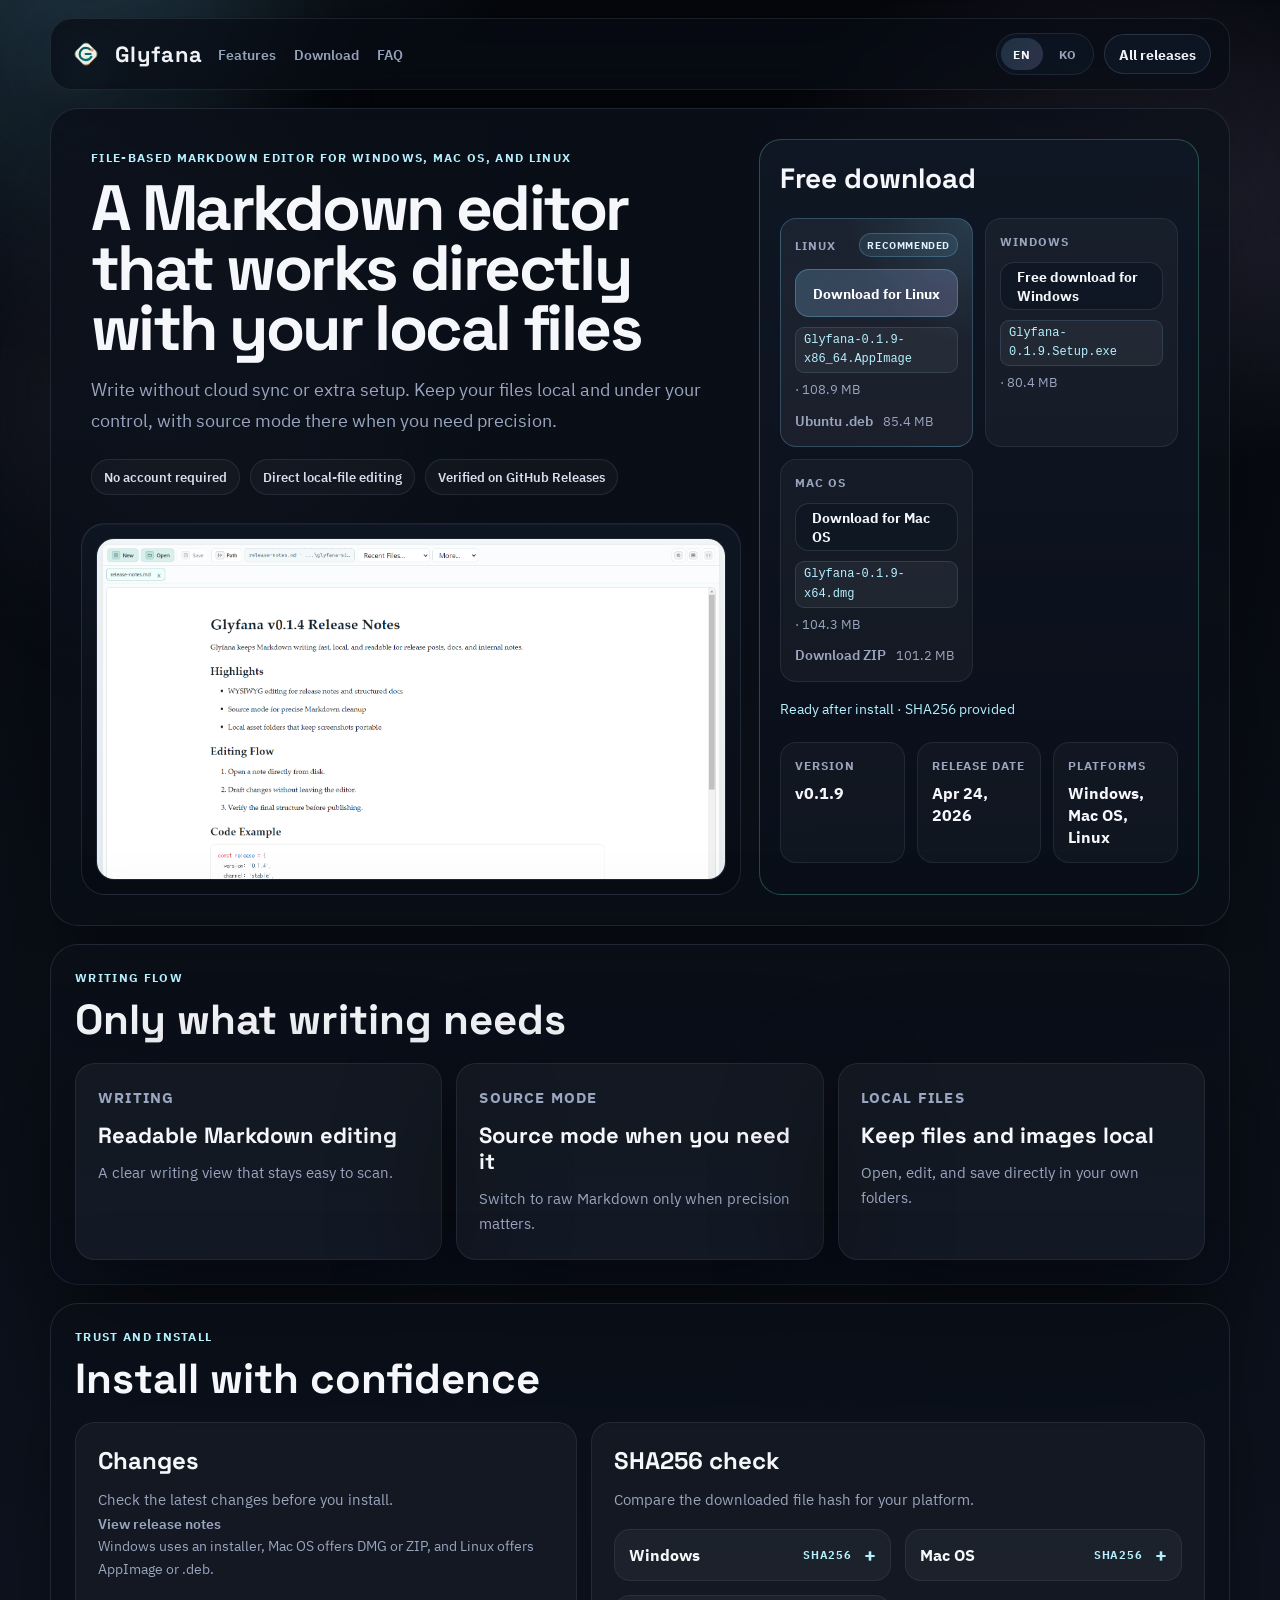
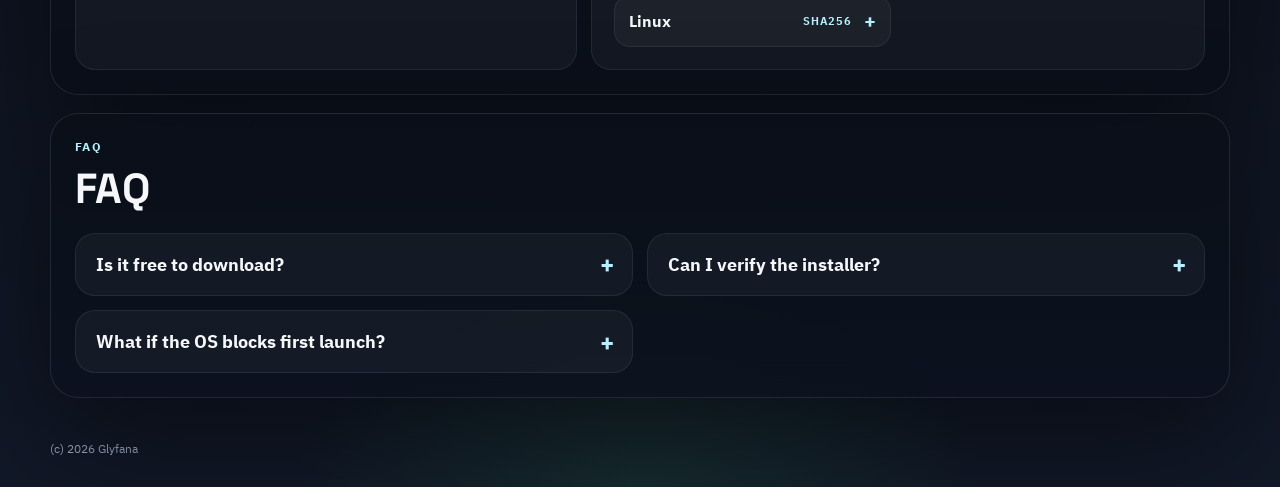
==== commit c42f36cd: "fix(site): show recommended platform first" ====
--- a/site/index.html
+++ b/site/index.html
@@ -3,7 +3,7 @@
   <head>
     <meta charset="UTF-8" />
     <meta name="viewport" content="width=device-width, initial-scale=1.0" />
-    <meta name="build-id" content="20260502-mobile-aware-recommend" />
+    <meta name="build-id" content="20260502-recommend-first" />
     <meta name="manifest-path" content="./release-manifest.json" />
     <meta name="screenshots-path" content="./screenshots-manifest.json" />
     <meta name="analytics-endpoint" content="__GLYFANA_ANALYTICS_ENDPOINT__" />
@@ -57,16 +57,17 @@
       rel="stylesheet"
     />
     <script src="./locale-router.js?v=20260312-showcase-lightbox"></script>
-    <link rel="stylesheet" href="./styles.css?v=20260502-mobile-aware-recommend" />
+    <link rel="stylesheet" href="./styles.css?v=20260502-skip-link" />
   </head>
   <body id="top">
+    <a class="skip-link" href="#release">Skip to download</a>
     <div class="page-noise" aria-hidden="true"></div>
     <div class="halo halo--left" aria-hidden="true"></div>
     <div class="halo halo--right" aria-hidden="true"></div>
 
     <header class="topbar">
       <a class="brand" href="#top" aria-label="Glyfana home">
-        <img class="brand__mark" src="./assets/glyfana-emblem.svg?v=20260312-showcase-lightbox" alt="" aria-hidden="true" />
+        <img class="brand__mark" src="./assets/glyfana-emblem.svg?v=20260312-showcase-lightbox" width="256" height="256" alt="" aria-hidden="true" />
         <span class="brand__name">Glyfana</span>
       </a>
       <button class="menu-toggle" type="button" aria-expanded="false" aria-controls="site-menu">
@@ -197,6 +198,9 @@
             class="hero__spotlight-image"
             src="./assets/screenshots/editor-main.png"
             alt="Glyfana editor workspace"
+            width="1783"
+            height="965"
+            fetchpriority="high"
             loading="eager"
             decoding="async"
           />
@@ -308,6 +312,6 @@
       <span>(c) <span id="year"></span> Glyfana</span>
     </footer>
 
-    <script type="module" src="./app.js?v=20260502-mobile-aware-recommend"></script>
+    <script type="module" src="./app.js?v=20260502-recommend-first"></script>
   </body>
 </html>
--- a/site/styles.css
+++ b/site/styles.css
@@ -36,6 +36,28 @@
     radial-gradient(780px 560px at 88% 10%, rgba(196, 181, 253, 0.18) 0%, transparent 48%),
     radial-gradient(640px 420px at 50% 100%, rgba(74, 222, 128, 0.1) 0%, transparent 55%),
     linear-gradient(180deg, var(--bg-0), var(--bg-1) 45%, var(--bg-2));
+}
+
+.skip-link {
+  position: fixed;
+  z-index: 20;
+  top: 12px;
+  left: 12px;
+  padding: 10px 14px;
+  border-radius: 999px;
+  background: #e0f2fe;
+  color: #0f172a;
+  font-size: 13px;
+  font-weight: 800;
+  text-decoration: none;
+  transform: translateY(-72px);
+  transition: transform 0.16s ease;
+}
+
+.skip-link:focus-visible {
+  outline: 3px solid rgba(125, 211, 252, 0.45);
+  outline-offset: 3px;
+  transform: translateY(0);
 }
 
 .page-noise,
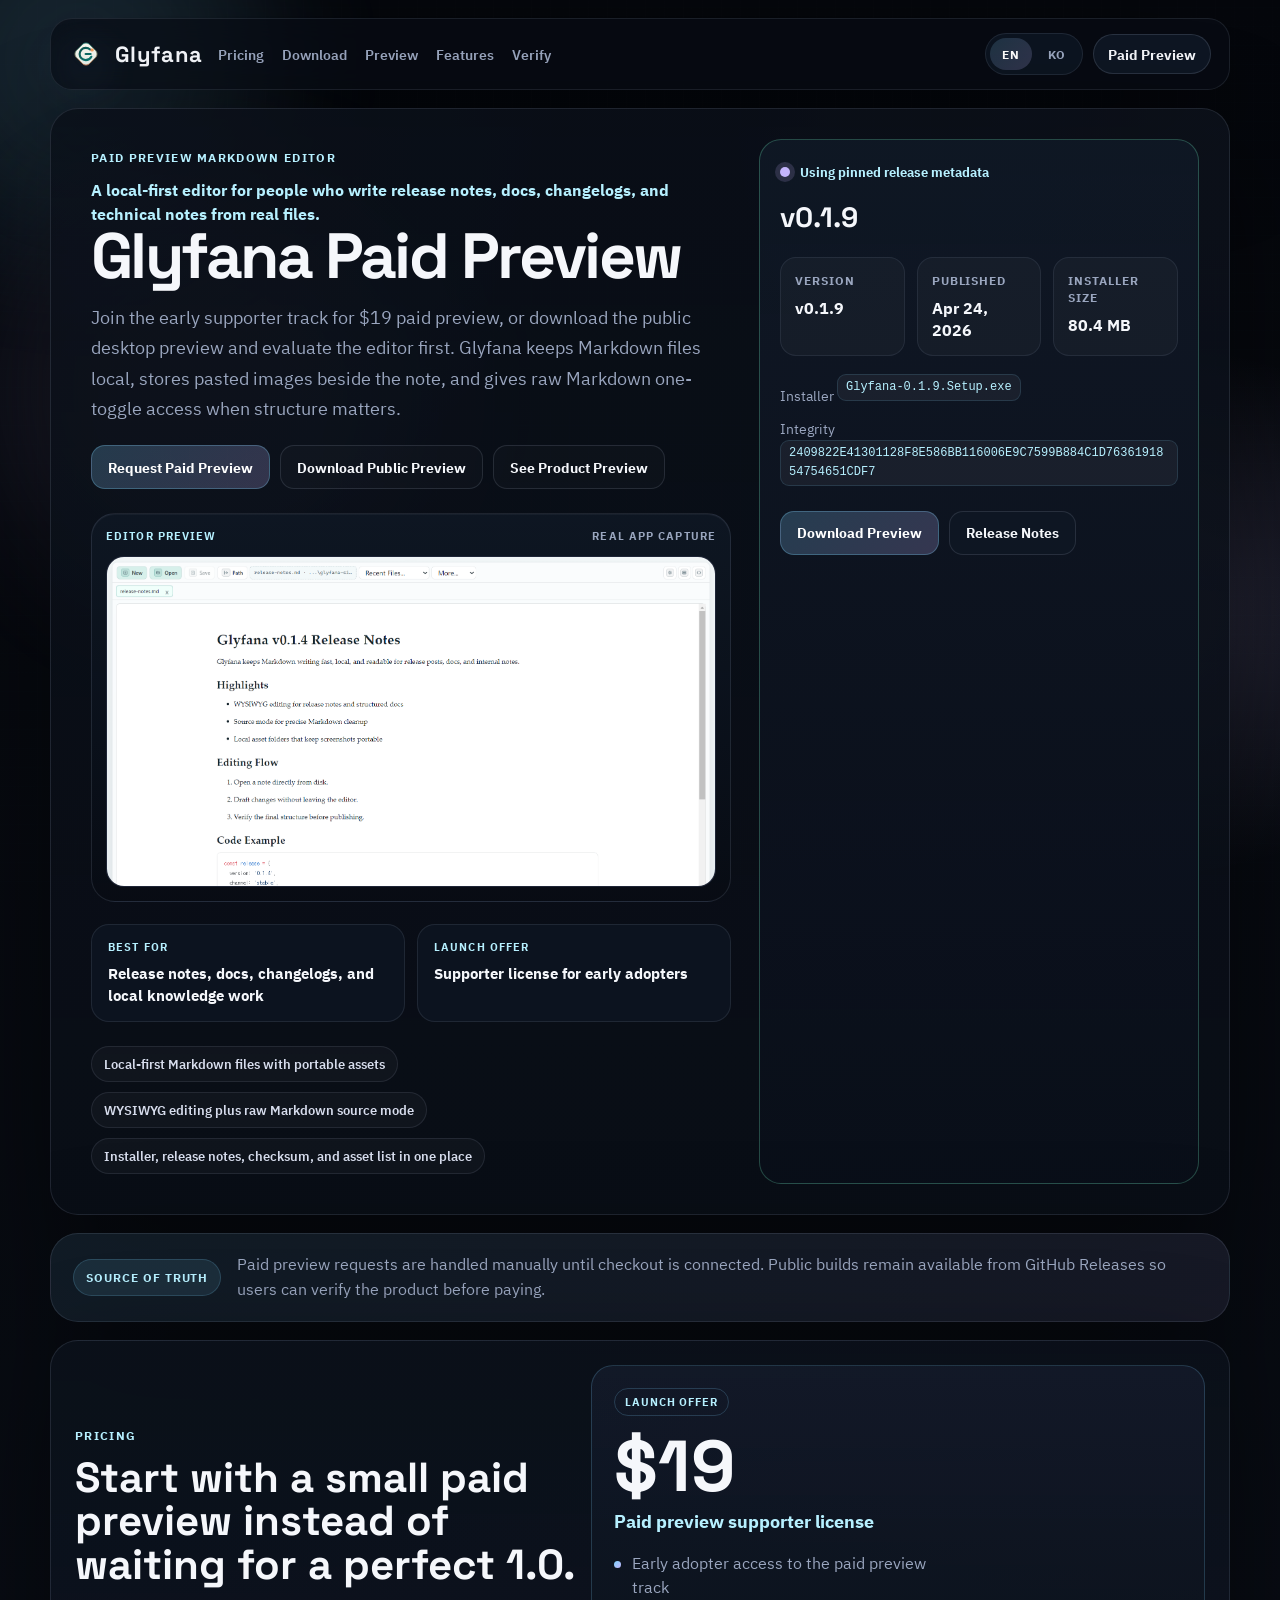
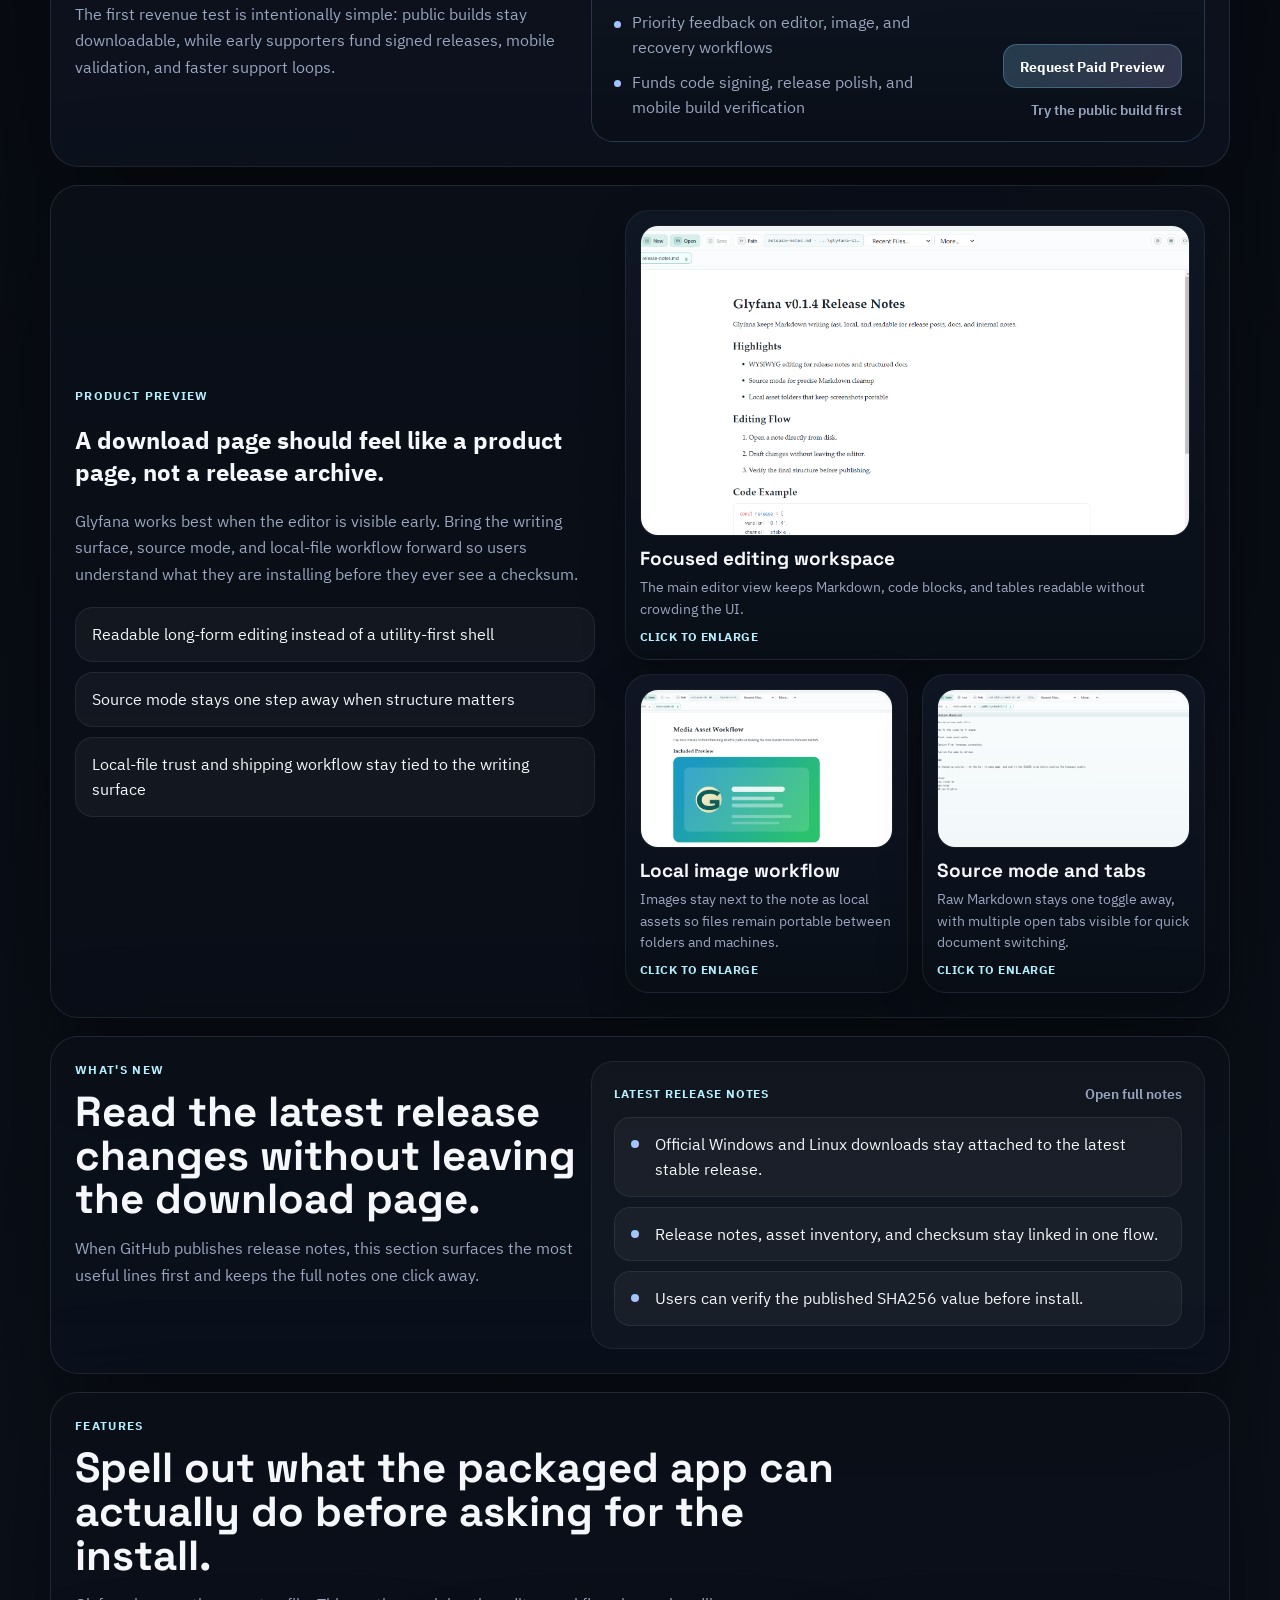
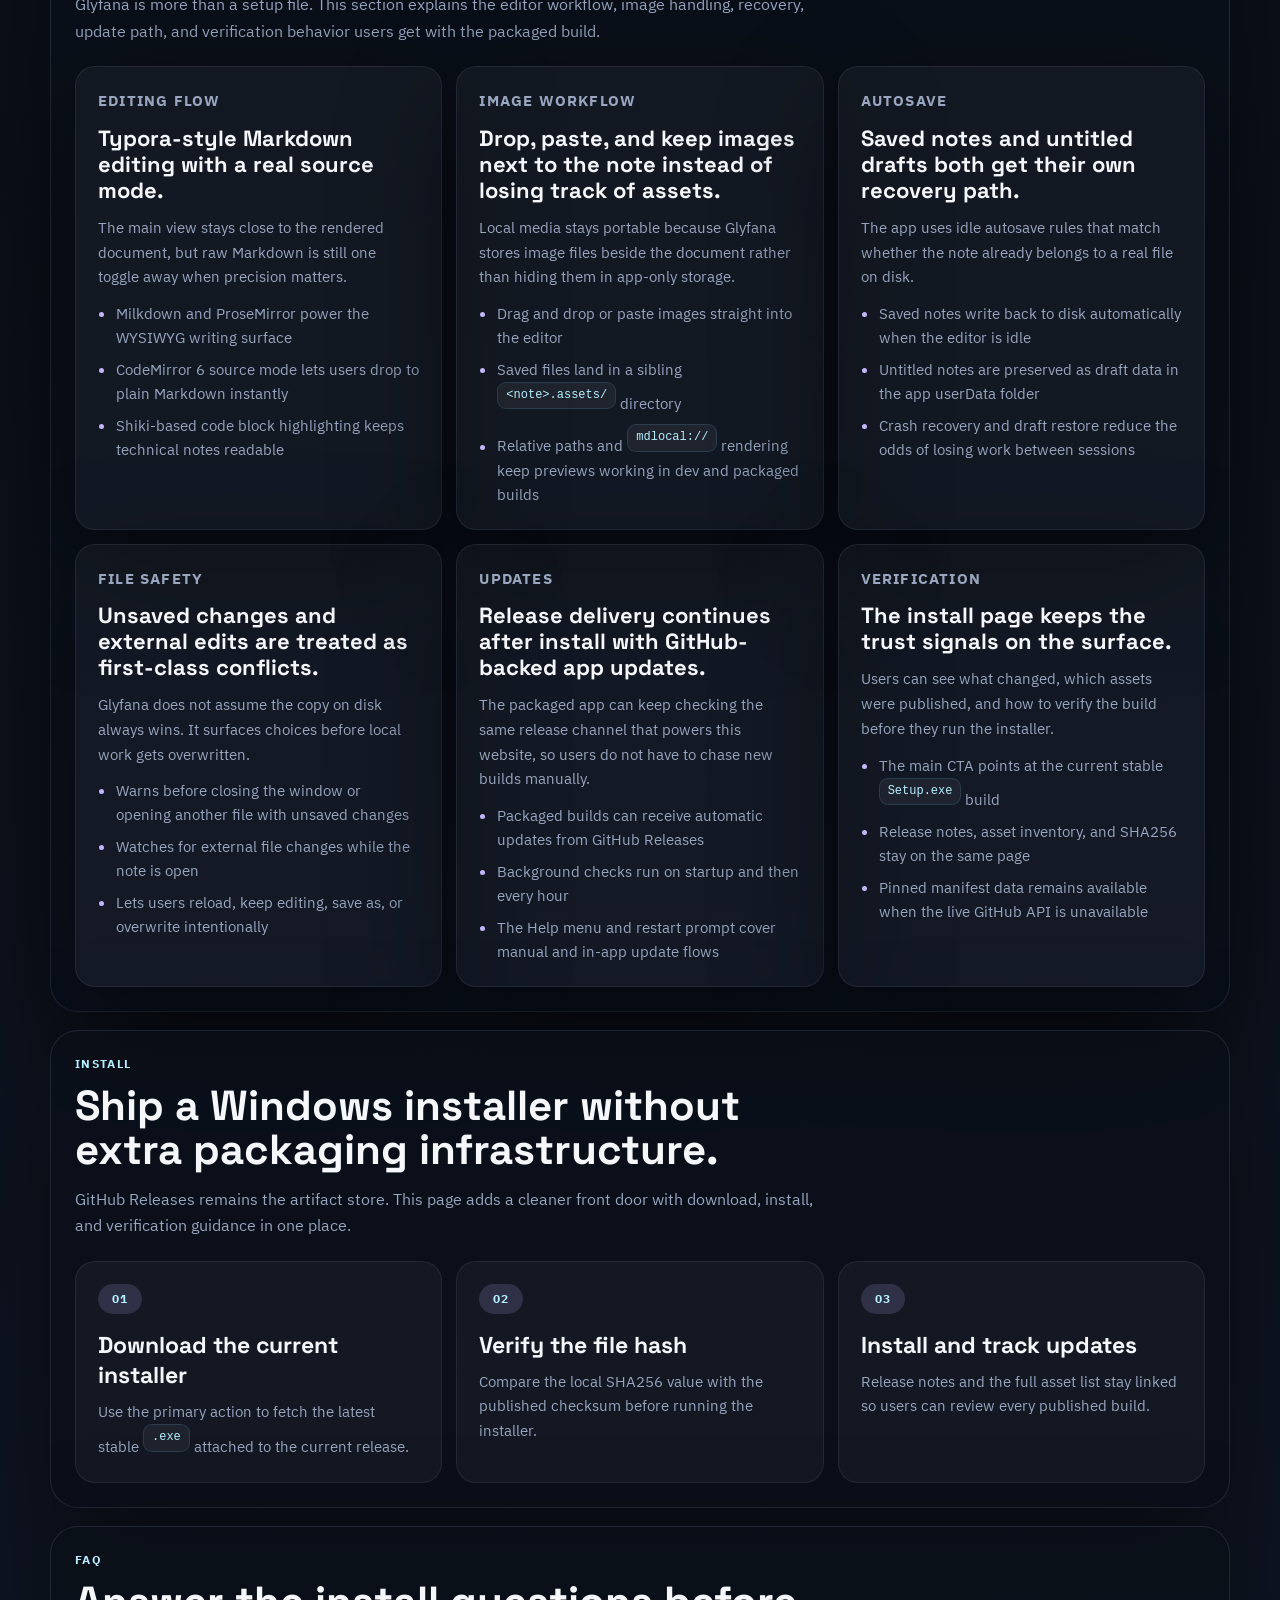
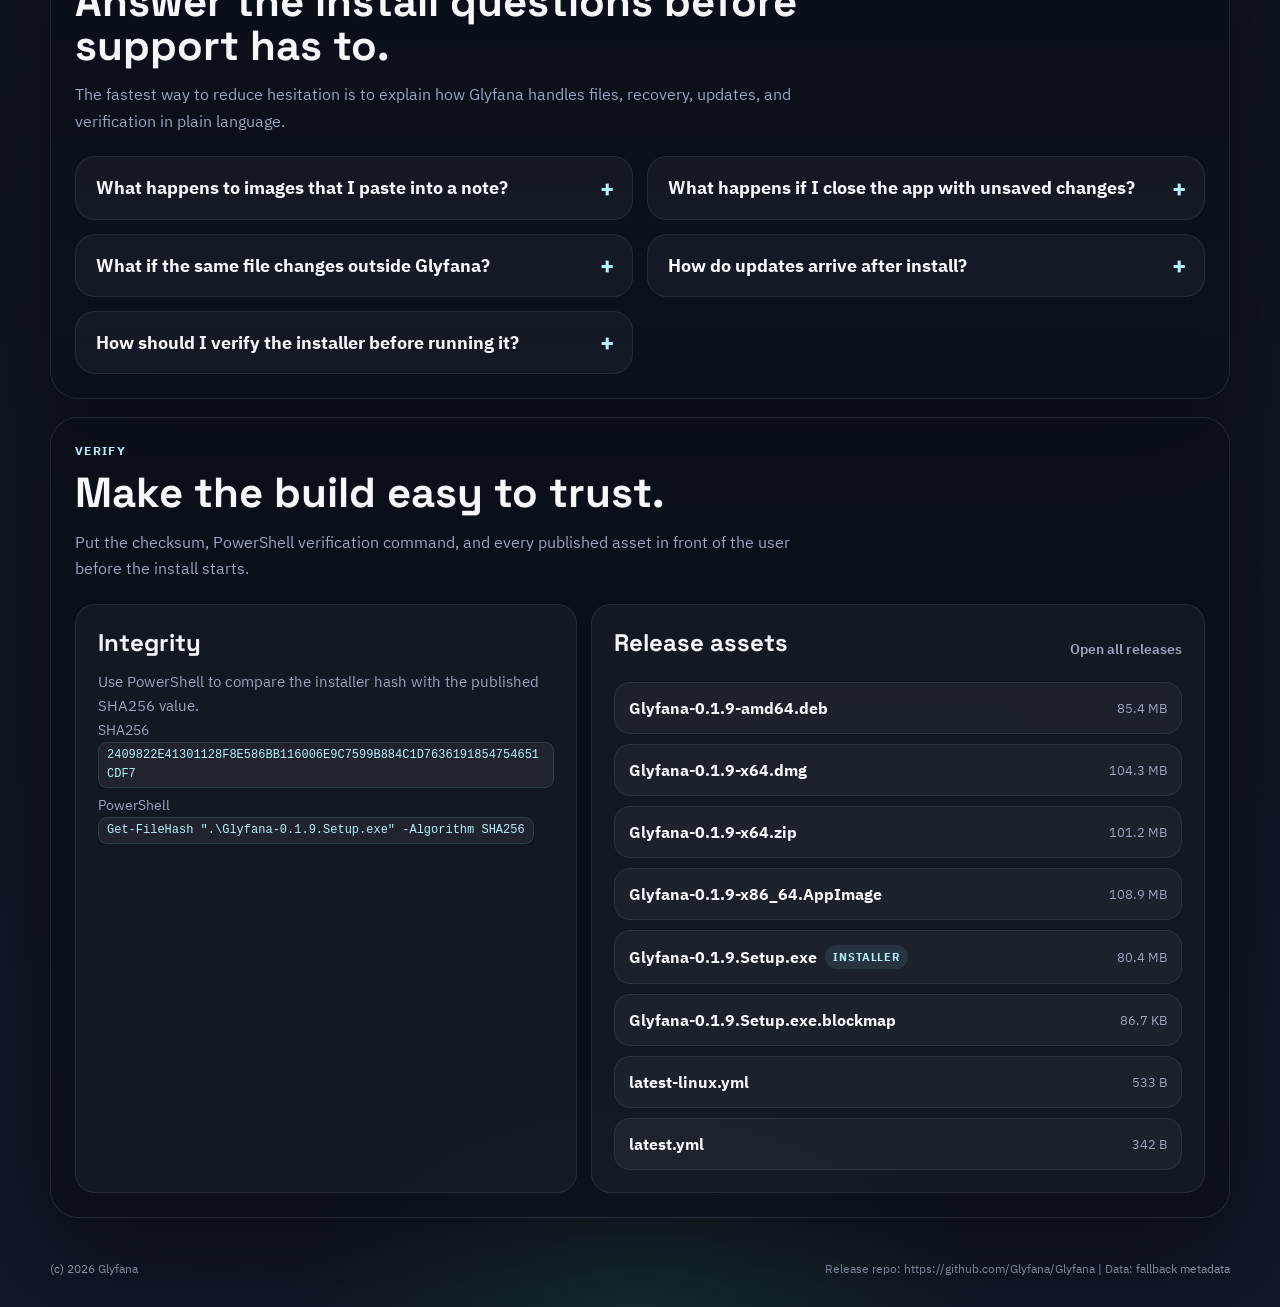
==== commit 7b3d56cb: "chore: preserve current glyfana-website workspace" ====
--- a/site/index.html
+++ b/site/index.html
@@ -3,22 +3,20 @@
   <head>
     <meta charset="UTF-8" />
     <meta name="viewport" content="width=device-width, initial-scale=1.0" />
-    <meta name="build-id" content="20260502-recommend-first" />
+    <meta name="build-id" content="20260521-paid-preview" />
     <meta name="manifest-path" content="./release-manifest.json" />
     <meta name="screenshots-path" content="./screenshots-manifest.json" />
-    <meta name="analytics-endpoint" content="__GLYFANA_ANALYTICS_ENDPOINT__" />
-    <meta name="analytics-site" content="glyfana-website" />
-    <title>Glyfana | Local file-based Markdown editor</title>
+    <title>Glyfana Paid Preview | Local-first Markdown Editor</title>
     <meta
       name="description"
-      content="Glyfana is a local file-based Markdown editor for Windows, Mac OS, and Linux. Download the latest release and verify SHA256 checksums."
+      content="Join the Glyfana paid preview or download the public desktop preview for a local-first Markdown editor with recovery-aware file handling."
     />
     <meta name="robots" content="index,follow" />
     <meta name="theme-color" content="#0b7b75" />
     <link rel="canonical" href="https://glyfana.github.io/website/" />
-    <link rel="icon" type="image/svg+xml" href="./assets/glyfana-emblem.svg?v=20260312-showcase-lightbox" />
-    <link rel="icon" type="image/png" sizes="512x512" href="./assets/glyfana-emblem.png?v=20260312-showcase-lightbox" />
-    <link rel="apple-touch-icon" href="./assets/glyfana-emblem.png?v=20260312-showcase-lightbox" />
+    <link rel="icon" type="image/svg+xml" href="./assets/glyfana-emblem.svg?v=20260521-paid-preview" />
+    <link rel="icon" type="image/png" sizes="512x512" href="./assets/glyfana-emblem.png?v=20260521-paid-preview" />
+    <link rel="apple-touch-icon" href="./assets/glyfana-emblem.png?v=20260521-paid-preview" />
     <link rel="alternate" hreflang="en" href="https://glyfana.github.io/website/" />
     <link rel="alternate" hreflang="ko" href="https://glyfana.github.io/website/ko/" />
     <link rel="alternate" hreflang="x-default" href="https://glyfana.github.io/website/" />
@@ -26,48 +24,47 @@
     <meta property="og:site_name" content="Glyfana" />
     <meta property="og:locale" content="en_US" />
     <meta property="og:locale:alternate" content="ko_KR" />
-    <meta property="og:title" content="Glyfana | Local file-based Markdown editor" />
+    <meta property="og:title" content="Glyfana Paid Preview | Local-first Markdown Editor" />
     <meta
       property="og:description"
-      content="A local file-based Markdown editor for Windows, Mac OS, and Linux. Download the latest release and verify SHA256 checksums."
+      content="Join the Glyfana paid preview or download the public desktop preview for a local-first Markdown editor."
     />
     <meta property="og:url" content="https://glyfana.github.io/website/" />
     <meta
       property="og:image"
-      content="https://glyfana.github.io/website/assets/og-en.png?v=20260312-showcase-lightbox"
+      content="https://glyfana.github.io/website/assets/og-en.png?v=20260521-paid-preview"
     />
     <meta property="og:image:width" content="1200" />
     <meta property="og:image:height" content="630" />
-    <meta property="og:image:alt" content="Glyfana local file-based Markdown editor preview" />
+    <meta property="og:image:alt" content="Glyfana paid preview page with editor preview" />
     <meta name="twitter:card" content="summary_large_image" />
-    <meta name="twitter:title" content="Glyfana | Local file-based Markdown editor" />
+    <meta name="twitter:title" content="Glyfana Paid Preview | Local-first Markdown Editor" />
     <meta
       name="twitter:description"
-      content="A local file-based Markdown editor for Windows, Mac OS, and Linux. Download the latest release and verify SHA256 checksums."
+      content="Join the Glyfana paid preview or download the public desktop preview."
     />
     <meta
       name="twitter:image"
-      content="https://glyfana.github.io/website/assets/og-en.png?v=20260312-showcase-lightbox"
+      content="https://glyfana.github.io/website/assets/og-en.png?v=20260521-paid-preview"
     />
-    <meta name="twitter:image:alt" content="Glyfana local file-based Markdown editor preview" />
+    <meta name="twitter:image:alt" content="Glyfana paid preview page with editor preview" />
     <link rel="preconnect" href="https://fonts.googleapis.com" />
     <link rel="preconnect" href="https://fonts.gstatic.com" crossorigin />
     <link
       href="https://fonts.googleapis.com/css2?family=IBM+Plex+Sans+KR:wght@400;500;700&family=Space+Grotesk:wght@500;700&display=swap"
       rel="stylesheet"
     />
-    <script src="./locale-router.js?v=20260312-showcase-lightbox"></script>
-    <link rel="stylesheet" href="./styles.css?v=20260502-skip-link" />
+    <script src="./locale-router.js?v=20260521-paid-preview"></script>
+    <link rel="stylesheet" href="./styles.css?v=20260521-paid-preview" />
   </head>
-  <body id="top">
-    <a class="skip-link" href="#release">Skip to download</a>
+  <body>
     <div class="page-noise" aria-hidden="true"></div>
     <div class="halo halo--left" aria-hidden="true"></div>
     <div class="halo halo--right" aria-hidden="true"></div>
 
     <header class="topbar">
       <a class="brand" href="#top" aria-label="Glyfana home">
-        <img class="brand__mark" src="./assets/glyfana-emblem.svg?v=20260312-showcase-lightbox" width="256" height="256" alt="" aria-hidden="true" />
+        <img class="brand__mark" src="./assets/glyfana-emblem.svg?v=20260521-paid-preview" alt="" aria-hidden="true" />
         <span class="brand__name">Glyfana</span>
       </a>
       <button class="menu-toggle" type="button" aria-expanded="false" aria-controls="site-menu">
@@ -79,10 +76,12 @@
         <span class="menu-toggle__label">Menu</span>
       </button>
       <div class="topbar__menu" id="site-menu">
-        <nav class="nav" aria-label="Primary">
+        <nav class="nav">
+          <a href="#pricing">Pricing</a>
+          <a href="#download">Download</a>
+          <a href="#showcase">Preview</a>
           <a href="#features">Features</a>
-          <a href="#release">Download</a>
-          <a href="#faq">FAQ</a>
+          <a href="#verify">Verify</a>
         </nav>
         <div class="topbar__tools">
           <nav class="locale-switch" aria-label="Language selector">
@@ -90,198 +89,352 @@
             <a class="locale-switch__link" href="./ko/?lang=ko">KO</a>
           </nav>
           <a
-            class="topbar__cta js-releases"
-            href="https://github.com/Glyfana/Glyfana/releases"
+            class="topbar__cta js-checkout"
+            href="https://github.com/Glyfana/Glyfana/issues/new?title=Paid%20preview%20request&body=I%20want%20Glyfana%20paid%20preview%20access.%0A%0APlatform%3A%0AUse%20case%3A"
             target="_blank"
             rel="noreferrer"
-          >All releases</a>
+          >Paid Preview</a>
         </div>
       </div>
     </header>
 
-    <main class="layout">
+    <main id="top" class="layout">
       <section class="hero reveal">
         <div class="hero__copy">
-          <p class="eyebrow">File-based Markdown editor for Windows, Mac OS, and Linux</p>
-          <h1>A Markdown editor that works directly with your local files</h1>
+          <p class="eyebrow">Paid preview Markdown editor</p>
+          <p class="hero__kicker">A local-first editor for people who write release notes, docs, changelogs, and technical notes from real files.</p>
+          <h1>Glyfana Paid Preview</h1>
           <p class="hero__desc">
-            Write without cloud sync or extra setup.
-            Keep your files local and under your control, with source mode there when you need precision.
-          </p>
-          <ul class="hero__facts" aria-label="Glyfana trust points">
-            <li>No account required</li>
-            <li>Direct local-file editing</li>
-            <li>Verified on GitHub Releases</li>
+            Join the early supporter track for <span id="commerce-price">$19 paid preview</span>, or download the public
+            desktop preview and evaluate the editor first. Glyfana keeps Markdown files local, stores pasted images
+            beside the note, and gives raw Markdown one-toggle access when structure matters.
+          </p>
+          <div class="actions">
+            <a
+              class="btn btn--primary js-checkout"
+              href="https://github.com/Glyfana/Glyfana/issues/new?title=Paid%20preview%20request&body=I%20want%20Glyfana%20paid%20preview%20access.%0A%0APlatform%3A%0AUse%20case%3A"
+              target="_blank"
+              rel="noreferrer"
+            >Request Paid Preview</a>
+            <a
+              class="btn btn--ghost js-download"
+              href="https://github.com/Glyfana/Glyfana/releases/latest"
+              target="_blank"
+              rel="noreferrer"
+            >Download Public Preview</a>
+            <a class="btn btn--ghost" href="#showcase">See Product Preview</a>
+          </div>
+          <div class="hero__spotlight">
+            <div class="hero__spotlight-head">
+              <span class="hero__spotlight-label">Editor preview</span>
+              <span class="hero__spotlight-note">Real app capture</span>
+            </div>
+            <img
+              class="hero__spotlight-image"
+              src="./assets/screenshots/editor-main.png"
+              alt="Glyfana editor showing a release notes document in the main writing workspace"
+              loading="eager"
+              decoding="async"
+            />
+          </div>
+          <div class="hero__proof">
+            <div class="hero-proof-card">
+              <span class="hero-proof-card__label">Best for</span>
+              <strong>Release notes, docs, changelogs, and local knowledge work</strong>
+            </div>
+            <div class="hero-proof-card">
+              <span class="hero-proof-card__label">Launch offer</span>
+              <strong id="commerce-offer">Supporter license for early adopters</strong>
+            </div>
+          </div>
+          <ul class="hero__facts">
+            <li>Local-first Markdown files with portable assets</li>
+            <li>WYSIWYG editing plus raw Markdown source mode</li>
+            <li>Installer, release notes, checksum, and asset list in one place</li>
           </ul>
         </div>
 
-        <aside class="release-panel" aria-live="polite" data-state="live">
-          <h2>Free download</h2>
-          <div class="download-options">
-            <article class="download-option download-option--windows" data-platform="windows">
-              <p class="download-option__label">
-                <span>Windows</span>
-                <span class="download-option__badge" hidden>Recommended</span>
-              </p>
-              <a
-                class="btn js-download js-download-windows"
-                href="https://github.com/Glyfana/Glyfana/releases/download/v0.1.9/Glyfana-0.1.9.Setup.exe"
-                target="_blank"
-                rel="noreferrer"
-              >Free download for Windows</a>
-              <p class="download-option__meta"><code id="download-windows-file">Glyfana-0.1.9.Setup.exe</code> · <span id="download-windows-size">80.4 MB</span></p>
-            </article>
-            <article class="download-option download-option--mac" data-platform="mac">
-              <p class="download-option__label">
-                <span>Mac OS</span>
-                <span class="download-option__badge" hidden>Recommended</span>
-              </p>
-              <a
-                class="btn js-download-mac js-download-mac-dmg"
-                href="https://github.com/Glyfana/Glyfana/releases/download/v0.1.9/Glyfana-0.1.9-x64.dmg"
-                target="_blank"
-                rel="noreferrer"
-              >Download for Mac OS</a>
-              <p class="download-option__meta"><code id="download-mac-file">Glyfana-0.1.9-x64.dmg</code> · <span id="download-mac-size">104.2 MB</span></p>
-              <p class="download-option__sub download-mac-zip-wrap">
-                <a
-                  class="text-link js-download-mac-zip"
-                  href="https://github.com/Glyfana/Glyfana/releases/download/v0.1.9/Glyfana-0.1.9-x64.zip"
-                  target="_blank"
-                  rel="noreferrer"
-                >Download ZIP</a>
-                <span id="download-mac-zip-size">101.2 MB</span>
-              </p>
-            </article>
-            <article class="download-option download-option--linux" data-platform="linux">
-              <p class="download-option__label">
-                <span>Linux</span>
-                <span class="download-option__badge" hidden>Recommended</span>
-              </p>
-              <a
-                class="btn js-download-linux"
-                href="https://github.com/Glyfana/Glyfana/releases/download/v0.1.9/Glyfana-0.1.9-x86_64.AppImage"
-                target="_blank"
-                rel="noreferrer"
-              >Download for Linux</a>
-              <p class="download-option__meta"><code id="download-linux-file">Glyfana-0.1.9-x86_64.AppImage</code> · <span id="download-linux-size">108.9 MB</span></p>
-              <p class="download-option__sub download-linux-deb-wrap">
-                <a
-                  class="text-link js-download-linux-deb"
-                  href="https://github.com/Glyfana/Glyfana/releases/download/v0.1.9/Glyfana-0.1.9-amd64.deb"
-                  target="_blank"
-                  rel="noreferrer"
-                >Ubuntu .deb</a>
-                <span id="download-linux-deb-size">85.4 MB</span>
-              </p>
-            </article>
-          </div>
-          <p class="release-panel__trust">Ready after install · SHA256 provided</p>
+        <aside id="download" class="release-panel" aria-live="polite" data-state="loading">
+          <div class="release-panel__status">
+            <span class="status-dot" aria-hidden="true"></span>
+            <span id="release-status">Loading latest release...</span>
+          </div>
+          <h2 id="release-title">Public preview download</h2>
           <div class="stat-grid">
             <div class="stat">
               <span class="stat__label">Version</span>
-              <strong id="release-version">v0.1.9</strong>
+              <strong id="release-version">-</strong>
             </div>
             <div class="stat">
-              <span class="stat__label">Release date</span>
-              <strong id="release-date">Apr 24, 2026</strong>
+              <span class="stat__label">Published</span>
+              <strong id="release-date">-</strong>
             </div>
             <div class="stat">
-              <span class="stat__label">Platforms</span>
-              <strong id="release-platforms">Windows, Mac OS, Linux</strong>
-            </div>
+              <span class="stat__label">Installer size</span>
+              <strong id="release-size">-</strong>
+            </div>
+          </div>
+          <div class="release-panel__meta">
+            <p>Installer <code id="installer-name">-</code></p>
+            <p>Integrity <code id="release-sha">Pending</code></p>
+          </div>
+          <div class="actions actions--tight">
+            <a
+              class="btn btn--primary js-download"
+              href="https://github.com/Glyfana/Glyfana/releases/download/v0.1.9/Glyfana-0.1.9.Setup.exe"
+              target="_blank"
+              rel="noreferrer"
+            >Download Preview</a>
+            <a
+              class="btn js-notes"
+              href="https://github.com/Glyfana/Glyfana/releases/tag/v0.1.9"
+              target="_blank"
+              rel="noreferrer"
+            >Release Notes</a>
           </div>
         </aside>
-
-        <div class="hero__spotlight">
-          <img
-            class="hero__spotlight-image"
-            src="./assets/screenshots/editor-main.png"
-            alt="Glyfana editor workspace"
-            width="1783"
-            height="965"
-            fetchpriority="high"
-            loading="eager"
-            decoding="async"
-          />
-        </div>
+      </section>
+
+      <section class="signal reveal">
+        <div class="signal__badge">Source of truth</div>
+        <p>
+          Paid preview requests are handled manually until checkout is connected. Public builds remain available from
+          GitHub Releases so users can verify the product before paying.
+        </p>
+      </section>
+
+      <section id="pricing" class="pricing reveal js-commerce-enabled">
+        <div class="section-head pricing__head">
+          <p class="eyebrow">Pricing</p>
+          <h2>Start with a small paid preview instead of waiting for a perfect 1.0.</h2>
+          <p class="section-copy">
+            The first revenue test is intentionally simple: public builds stay downloadable, while early supporters fund
+            signed releases, mobile validation, and faster support loops.
+          </p>
+        </div>
+
+        <article class="pricing-card">
+          <div class="pricing-card__main">
+            <span class="pricing-card__badge">Launch offer</span>
+            <h3>$19</h3>
+            <p>Paid preview supporter license</p>
+            <ul class="pricing-card__list">
+              <li>Early adopter access to the paid preview track</li>
+              <li>Priority feedback on editor, image, and recovery workflows</li>
+              <li>Funds code signing, release polish, and mobile build verification</li>
+            </ul>
+          </div>
+          <div class="pricing-card__action">
+            <a
+              class="btn btn--primary js-checkout"
+              href="https://github.com/Glyfana/Glyfana/issues/new?title=Paid%20preview%20request&body=I%20want%20Glyfana%20paid%20preview%20access.%0A%0APlatform%3A%0AUse%20case%3A"
+              target="_blank"
+              rel="noreferrer"
+            >Request Paid Preview</a>
+            <a class="text-link js-download" href="https://github.com/Glyfana/Glyfana/releases/latest" target="_blank" rel="noreferrer">Try the public build first</a>
+          </div>
+        </article>
+      </section>
+
+      <section id="showcase" class="showcase reveal">
+        <div class="showcase__copy">
+          <p class="eyebrow">Product Preview</p>
+          <h2>A download page should feel like a product page, not a release archive.</h2>
+          <p class="section-copy">
+            Glyfana works best when the editor is visible early. Bring the writing surface, source mode, and local-file
+            workflow forward so users understand what they are installing before they ever see a checksum.
+          </p>
+          <ul class="showcase__points">
+            <li>Readable long-form editing instead of a utility-first shell</li>
+            <li>Source mode stays one step away when structure matters</li>
+            <li>Local-file trust and shipping workflow stay tied to the writing surface</li>
+          </ul>
+        </div>
+
+        <div class="showcase__visual">
+          <div class="workspace-demo" aria-hidden="true">
+            <div class="workspace-demo__window">
+              <div class="workspace-demo__bar">
+                <div class="workspace-demo__meta">
+                  <span class="workspace-demo__dots">
+                    <span></span>
+                    <span></span>
+                    <span></span>
+                  </span>
+                  <span class="workspace-demo__label">Glyfana workspace</span>
+                </div>
+                <span class="workspace-demo__pill">Latest stable build</span>
+              </div>
+
+              <div class="workspace-demo__body">
+                <aside class="workspace-demo__sidebar">
+                  <span class="workspace-demo__sidebar-label">Recent notes</span>
+                  <div class="workspace-demo__note is-active">Release outline</div>
+                  <div class="workspace-demo__note">Installer QA</div>
+                  <div class="workspace-demo__note">Recovery checklist</div>
+                </aside>
+
+                <div class="workspace-demo__main">
+                  <div class="workspace-demo__tabs">
+                    <span class="workspace-demo__tab is-active">Markdown</span>
+                    <span class="workspace-demo__tab">Preview</span>
+                  </div>
+
+                  <div class="workspace-demo__panes">
+                    <article class="workspace-demo__editor">
+                      <span class="workspace-demo__editor-title"># Glyfana 0.1.9</span>
+                      <span class="workspace-demo__line">Publish the latest Windows installer</span>
+                      <span class="workspace-demo__line">Attach release notes and checksum</span>
+                      <span class="workspace-demo__line">Keep recovery details visible</span>
+                    </article>
+
+                    <article class="workspace-demo__preview">
+                      <span class="workspace-demo__preview-label">Preview</span>
+                      <strong>What the user sees</strong>
+                      <ul>
+                        <li>Direct setup download</li>
+                        <li>Release notes with context</li>
+                        <li>Checksum before install</li>
+                      </ul>
+                    </article>
+                  </div>
+
+                  <div class="workspace-demo__status">
+                    <span>Focused editing</span>
+                    <span>Release-ready delivery</span>
+                  </div>
+                </div>
+              </div>
+            </div>
+          </div>
+
+          <div id="showcase-gallery" class="showcase-gallery" hidden></div>
+        </div>
+      </section>
+
+      <section class="release-summary reveal">
+        <div class="section-head release-summary__head">
+          <p class="eyebrow">What&apos;s New</p>
+          <h2>Read the latest release changes without leaving the download page.</h2>
+          <p class="section-copy">
+            When GitHub publishes release notes, this section surfaces the most useful lines first and keeps the full
+            notes one click away.
+          </p>
+        </div>
+
+        <article class="release-summary__card">
+          <div class="release-summary__meta">
+            <span class="release-summary__label">Latest release notes</span>
+            <a
+              class="text-link js-notes"
+              href="https://github.com/Glyfana/Glyfana/releases/tag/v0.1.9"
+              target="_blank"
+              rel="noreferrer"
+            >Open full notes</a>
+          </div>
+          <ul id="release-summary-list" class="release-summary__list">
+            <li class="release-summary__empty">Loading release highlights...</li>
+          </ul>
+        </article>
       </section>
 
       <section id="features" class="features reveal">
         <div class="section-head">
-          <p class="eyebrow">Writing flow</p>
-          <h2>Only what writing needs</h2>
+          <p class="eyebrow">Features</p>
+          <h2>Spell out what the packaged app can actually do before asking for the install.</h2>
+          <p class="section-copy">
+            Glyfana is more than a setup file. This section explains the editor workflow, image handling, recovery,
+            update path, and verification behavior users get with the packaged build.
+          </p>
         </div>
         <div class="feature-grid">
           <article class="card">
-            <p class="card__eyebrow">Writing</p>
-            <h2>Readable Markdown editing</h2>
-            <p>A clear writing view that stays easy to scan.</p>
+            <p class="card__eyebrow">Editing Flow</p>
+            <h2>Typora-style Markdown editing with a real source mode.</h2>
+            <p>The main view stays close to the rendered document, but raw Markdown is still one toggle away when precision matters.</p>
+            <ul class="card-list">
+              <li>Milkdown and ProseMirror power the WYSIWYG writing surface</li>
+              <li>CodeMirror 6 source mode lets users drop to plain Markdown instantly</li>
+              <li>Shiki-based code block highlighting keeps technical notes readable</li>
+            </ul>
           </article>
           <article class="card">
-            <p class="card__eyebrow">Source mode</p>
-            <h2>Source mode when you need it</h2>
-            <p>Switch to raw Markdown only when precision matters.</p>
+            <p class="card__eyebrow">Image Workflow</p>
+            <h2>Drop, paste, and keep images next to the note instead of losing track of assets.</h2>
+            <p>Local media stays portable because Glyfana stores image files beside the document rather than hiding them in app-only storage.</p>
+            <ul class="card-list">
+              <li>Drag and drop or paste images straight into the editor</li>
+              <li>Saved files land in a sibling <code>&lt;note&gt;.assets/</code> directory</li>
+              <li>Relative paths and <code>mdlocal://</code> rendering keep previews working in dev and packaged builds</li>
+            </ul>
           </article>
           <article class="card">
-            <p class="card__eyebrow">Local files</p>
-            <h2>Keep files and images local</h2>
-            <p>Open, edit, and save directly in your own folders.</p>
-          </article>
-        </div>
-      </section>
-
-      <section id="release" class="verify reveal">
+            <p class="card__eyebrow">Autosave</p>
+            <h2>Saved notes and untitled drafts both get their own recovery path.</h2>
+            <p>The app uses idle autosave rules that match whether the note already belongs to a real file on disk.</p>
+            <ul class="card-list">
+              <li>Saved notes write back to disk automatically when the editor is idle</li>
+              <li>Untitled notes are preserved as draft data in the app userData folder</li>
+              <li>Crash recovery and draft restore reduce the odds of losing work between sessions</li>
+            </ul>
+          </article>
+          <article class="card">
+            <p class="card__eyebrow">File Safety</p>
+            <h2>Unsaved changes and external edits are treated as first-class conflicts.</h2>
+            <p>Glyfana does not assume the copy on disk always wins. It surfaces choices before local work gets overwritten.</p>
+            <ul class="card-list">
+              <li>Warns before closing the window or opening another file with unsaved changes</li>
+              <li>Watches for external file changes while the note is open</li>
+              <li>Lets users reload, keep editing, save as, or overwrite intentionally</li>
+            </ul>
+          </article>
+          <article class="card">
+            <p class="card__eyebrow">Updates</p>
+            <h2>Release delivery continues after install with GitHub-backed app updates.</h2>
+            <p>The packaged app can keep checking the same release channel that powers this website, so users do not have to chase new builds manually.</p>
+            <ul class="card-list">
+              <li>Packaged builds can receive automatic updates from GitHub Releases</li>
+              <li>Background checks run on startup and then every hour</li>
+              <li>The Help menu and restart prompt cover manual and in-app update flows</li>
+            </ul>
+          </article>
+          <article class="card">
+            <p class="card__eyebrow">Verification</p>
+            <h2>The install page keeps the trust signals on the surface.</h2>
+            <p>Users can see what changed, which assets were published, and how to verify the build before they run the installer.</p>
+            <ul class="card-list">
+              <li>The main CTA points at the current stable <code>Setup.exe</code> build</li>
+              <li>Release notes, asset inventory, and SHA256 stay on the same page</li>
+              <li>Pinned manifest data remains available when the live GitHub API is unavailable</li>
+            </ul>
+          </article>
+        </div>
+      </section>
+
+      <section id="install" class="install reveal">
         <div class="section-head">
-          <p class="eyebrow">Trust and install</p>
-          <h2>Install with confidence</h2>
-        </div>
-        <div class="verify__grid">
-          <article class="verify-card">
-            <h3>Changes</h3>
-            <p class="verify-card__copy">Check the latest changes before you install.</p>
-            <p class="verify-card__meta">
-              <a
-                class="text-link js-notes"
-                href="https://github.com/Glyfana/Glyfana/releases/tag/v0.1.9"
-                target="_blank"
-                rel="noreferrer"
-              >View release notes</a>
-            </p>
-            <p class="verify-card__meta">
-              Windows uses an installer, Mac OS offers DMG or ZIP, and Linux offers AppImage or .deb.
-            </p>
-          </article>
-
-          <article class="verify-card">
-            <h3>SHA256 check</h3>
-            <p class="verify-card__copy">Compare the downloaded file hash for your platform.</p>
-            <div class="verify-platforms">
-              <details class="verify-platform verify-platform--windows">
-                <summary><span>Windows</span><span>SHA256</span></summary>
-                <p class="verify-card__meta">SHA256 <code id="release-sha-inline-windows">2409822E41301128F8E586BB116006E9C7599B884C1D7636191854754651CDF7</code></p>
-                <p class="verify-card__meta">PowerShell <code id="verify-command-windows">Get-FileHash ".\Glyfana-0.1.9.Setup.exe" -Algorithm SHA256</code></p>
-                <p class="verify-card__meta">
-                  The current installer is not code-signed yet, so Windows SmartScreen may appear on first launch.
-                  Choose <strong>More info</strong> and then <strong>Run anyway</strong>.
-                </p>
-              </details>
-              <details class="verify-platform verify-platform--mac">
-                <summary><span>Mac OS</span><span>SHA256</span></summary>
-                <p class="verify-card__meta">SHA256 <code id="release-sha-inline-mac">381AA0E27046C5A79C985452EA23F38099D1C83E8EC3675EE3A90776FADBBE90</code></p>
-                <p class="verify-card__meta">Terminal <code id="verify-command-mac">shasum -a 256 ./Glyfana-0.1.9-x64.dmg</code></p>
-                <p class="verify-card__meta">
-                  This build is not code-signed or notarized yet, so Gatekeeper may appear on first launch.
-                  Allow the app in System Settings to continue.
-                </p>
-              </details>
-              <details class="verify-platform verify-platform--linux">
-                <summary><span>Linux</span><span>SHA256</span></summary>
-                <p class="verify-card__meta">SHA256 <code id="release-sha-inline-linux">4BE5F3D892C10EE95E2CD16ED32591D62F63E27BCA32D75C2C83FFDA38E545AE</code></p>
-                <p class="verify-card__meta">Terminal <code id="verify-command-linux">sha256sum ./Glyfana-0.1.9-x86_64.AppImage</code></p>
-                <p class="verify-card__meta">Use AppImage after granting execute permission, or install the .deb package on Ubuntu-based systems.</p>
-              </details>
-            </div>
+          <p class="eyebrow">Install</p>
+          <h2>Ship a Windows installer without extra packaging infrastructure.</h2>
+          <p class="section-copy">
+            GitHub Releases remains the artifact store. This page adds a cleaner front door with download, install, and
+            verification guidance in one place.
+          </p>
+        </div>
+        <div class="steps">
+          <article class="step">
+            <span class="step__index">01</span>
+            <h3>Download the current installer</h3>
+            <p>Use the primary action to fetch the latest stable <code>.exe</code> attached to the current release.</p>
+          </article>
+          <article class="step">
+            <span class="step__index">02</span>
+            <h3>Verify the file hash</h3>
+            <p>Compare the local SHA256 value with the published checksum before running the installer.</p>
+          </article>
+          <article class="step">
+            <span class="step__index">03</span>
+            <h3>Install and track updates</h3>
+            <p>Release notes and the full asset list stay linked so users can review every published build.</p>
           </article>
         </div>
       </section>
@@ -289,29 +442,92 @@
       <section id="faq" class="faq reveal">
         <div class="section-head">
           <p class="eyebrow">FAQ</p>
-          <h2>FAQ</h2>
+          <h2>Answer the install questions before support has to.</h2>
+          <p class="section-copy">
+            The fastest way to reduce hesitation is to explain how Glyfana handles files, recovery, updates, and
+            verification in plain language.
+          </p>
         </div>
         <div class="faq-list">
           <details class="faq-item">
-            <summary>Is it free to download?</summary>
-            <p>Yes. Current public builds are available from GitHub Releases.</p>
+            <summary>What happens to images that I paste into a note?</summary>
+            <p>
+              Glyfana can paste or drop local images directly into the editor. For saved notes, image files are written
+              into a sibling <code>&lt;note&gt;.assets/</code> folder and referenced with relative paths so the note stays portable.
+            </p>
           </details>
           <details class="faq-item">
-            <summary>Can I verify the installer?</summary>
-            <p>Yes. Release notes and SHA256 values are published together.</p>
+            <summary>What happens if I close the app with unsaved changes?</summary>
+            <p>
+              The app warns before closing or switching files when local changes are still dirty. Saved notes use idle
+              autosave, and untitled notes are preserved as drafts in the app data folder for later restore.
+            </p>
           </details>
           <details class="faq-item">
-            <summary>What if the OS blocks first launch?</summary>
-            <p>Unsigned builds may show a security prompt. Check the guidance above.</p>
+            <summary>What if the same file changes outside Glyfana?</summary>
+            <p>
+              Glyfana watches for external file changes and opens a conflict flow instead of silently overwriting your
+              work. Users can reload from disk, keep editing, save as a new file, or overwrite intentionally.
+            </p>
           </details>
+          <details class="faq-item">
+            <summary>How do updates arrive after install?</summary>
+            <p>
+              Packaged builds can check GitHub Releases on startup and then every hour. Users can also trigger a manual
+              check from the Help menu and restart from the in-app update prompt when a new build is ready.
+            </p>
+          </details>
+          <details class="faq-item">
+            <summary>How should I verify the installer before running it?</summary>
+            <p>
+              Download the <code>Setup.exe</code>, compute its SHA256 value with the PowerShell command in the verify
+              section, and compare the result with the published checksum on this page.
+            </p>
+          </details>
+        </div>
+      </section>
+
+      <section id="verify" class="verify reveal">
+        <div class="section-head">
+          <p class="eyebrow">Verify</p>
+          <h2>Make the build easy to trust.</h2>
+          <p class="section-copy">
+            Put the checksum, PowerShell verification command, and every published asset in front of the user before the install starts.
+          </p>
+        </div>
+        <div class="verify__grid">
+          <article class="verify-card">
+            <h3>Integrity</h3>
+            <p class="verify-card__copy">Use PowerShell to compare the installer hash with the published SHA256 value.</p>
+            <p class="verify-card__meta">SHA256 <code id="release-sha-inline">Pending</code></p>
+            <p class="verify-card__meta">
+              PowerShell <code id="verify-command">Get-FileHash ".\installer.exe" -Algorithm SHA256</code>
+            </p>
+          </article>
+
+          <article class="verify-card">
+            <div class="verify-card__head">
+              <h3>Release assets</h3>
+              <a
+                class="text-link js-releases"
+                href="https://github.com/Glyfana/Glyfana/releases"
+                target="_blank"
+                rel="noreferrer"
+              >Open all releases</a>
+            </div>
+            <ul id="asset-list" class="asset-list">
+              <li class="asset-list__empty">Loading release assets...</li>
+            </ul>
+          </article>
         </div>
       </section>
     </main>
 
     <footer class="footer">
       <span>(c) <span id="year"></span> Glyfana</span>
+      <span id="repo-status">Release repo: pending</span>
     </footer>
 
-    <script type="module" src="./app.js?v=20260502-recommend-first"></script>
+    <script type="module" src="./app.js?v=20260521-paid-preview"></script>
   </body>
 </html>
--- a/site/styles.css
+++ b/site/styles.css
@@ -36,28 +36,6 @@
     radial-gradient(780px 560px at 88% 10%, rgba(196, 181, 253, 0.18) 0%, transparent 48%),
     radial-gradient(640px 420px at 50% 100%, rgba(74, 222, 128, 0.1) 0%, transparent 55%),
     linear-gradient(180deg, var(--bg-0), var(--bg-1) 45%, var(--bg-2));
-}
-
-.skip-link {
-  position: fixed;
-  z-index: 20;
-  top: 12px;
-  left: 12px;
-  padding: 10px 14px;
-  border-radius: 999px;
-  background: #e0f2fe;
-  color: #0f172a;
-  font-size: 13px;
-  font-weight: 800;
-  text-decoration: none;
-  transform: translateY(-72px);
-  transition: transform 0.16s ease;
-}
-
-.skip-link:focus-visible {
-  outline: 3px solid rgba(125, 211, 252, 0.45);
-  outline-offset: 3px;
-  transform: translateY(0);
 }
 
 .page-noise,
@@ -114,6 +92,7 @@
 .topbar,
 .hero,
 .signal,
+.pricing,
 .features,
 .showcase,
 .release-summary,
@@ -306,6 +285,7 @@
 
 .hero,
 .signal,
+.pricing,
 .card,
 .install,
 .verify {
@@ -394,8 +374,7 @@
 }
 
 .hero__spotlight {
-  grid-column: 1;
-  margin-top: 0;
+  margin-top: 24px;
   padding: 14px;
   border: 1px solid rgba(148, 163, 184, 0.16);
   border-radius: 24px;
@@ -507,8 +486,7 @@
 .text-link:focus-visible,
 .locale-switch__link:focus-visible,
 .menu-toggle:focus-visible,
-.faq-item summary:focus-visible,
-.verify-platform summary:focus-visible {
+.faq-item summary:focus-visible {
   outline: 3px solid rgba(125, 211, 252, 0.4);
   outline-offset: 3px;
 }
@@ -550,8 +528,6 @@
 }
 
 .release-panel {
-  grid-column: 2;
-  grid-row: 1 / span 2;
   padding: 20px;
   border-radius: 22px;
   border: 1px solid var(--line-strong);
@@ -560,6 +536,34 @@
     linear-gradient(135deg, rgba(125, 211, 252, 0.08), rgba(196, 181, 253, 0.08));
 }
 
+.release-panel__status {
+  display: inline-flex;
+  align-items: center;
+  gap: 10px;
+  margin-bottom: 18px;
+  color: var(--brand-deep);
+  font-size: 13px;
+  font-weight: 700;
+}
+
+.status-dot {
+  width: 10px;
+  height: 10px;
+  border-radius: 999px;
+  background: #64748b;
+  box-shadow: 0 0 0 5px rgba(100, 116, 139, 0.18);
+}
+
+.release-panel[data-state="live"] .status-dot {
+  background: var(--brand);
+  box-shadow: 0 0 0 5px rgba(125, 211, 252, 0.16);
+}
+
+.release-panel[data-state="fallback"] .status-dot {
+  background: var(--accent);
+  box-shadow: 0 0 0 5px rgba(196, 181, 253, 0.16);
+}
+
 .release-panel h2 {
   margin: 0;
   font-size: 28px;
@@ -575,30 +579,15 @@
 .download-options {
   margin-top: 22px;
   display: grid;
-  grid-template-columns: repeat(auto-fit, minmax(180px, 1fr));
+  grid-template-columns: repeat(2, minmax(0, 1fr));
   gap: 12px;
 }
 
 .download-option {
-  position: relative;
   padding: 14px;
   border: 1px solid rgba(148, 163, 184, 0.12);
   border-radius: 16px;
   background: rgba(255, 255, 255, 0.04);
-  transition: transform 0.16s ease, border-color 0.16s ease, background-color 0.16s ease;
-}
-
-.download-option:hover {
-  transform: translateY(-2px);
-  border-color: rgba(125, 211, 252, 0.28);
-  background: rgba(255, 255, 255, 0.065);
-}
-
-.download-option.is-recommended {
-  border-color: rgba(125, 211, 252, 0.24);
-  background:
-    radial-gradient(circle at top right, rgba(125, 211, 252, 0.14), transparent 42%),
-    rgba(255, 255, 255, 0.055);
 }
 
 .download-option .btn {
@@ -607,26 +596,12 @@
 }
 
 .download-option__label {
-  display: flex;
-  align-items: center;
-  justify-content: space-between;
-  gap: 10px;
   margin: 0 0 12px;
   color: var(--muted);
   font-size: 12px;
   font-weight: 700;
   text-transform: uppercase;
   letter-spacing: 0.08em;
-}
-
-.download-option__badge {
-  padding: 4px 7px;
-  border-radius: 999px;
-  border: 1px solid rgba(125, 211, 252, 0.24);
-  background: rgba(125, 211, 252, 0.1);
-  color: #e0f2fe;
-  font-size: 10px;
-  letter-spacing: 0.06em;
 }
 
 .download-option__meta,
@@ -720,10 +695,103 @@
 .steps,
 .faq-list,
 .verify__grid,
+.pricing,
 .release-summary,
 .showcase {
   display: grid;
   gap: 14px;
+}
+
+.pricing {
+  grid-template-columns: minmax(0, 0.9fr) minmax(320px, 1.1fr);
+  align-items: stretch;
+  padding: 24px;
+  border: 1px solid var(--line);
+  border-radius: var(--radius);
+  background:
+    linear-gradient(180deg, rgba(10, 15, 24, 0.9), rgba(11, 17, 29, 0.84)),
+    linear-gradient(135deg, rgba(125, 211, 252, 0.08), rgba(196, 181, 253, 0.08));
+  box-shadow: var(--shadow);
+}
+
+.pricing__head {
+  align-self: center;
+}
+
+.pricing-card {
+  display: grid;
+  grid-template-columns: minmax(0, 1fr) auto;
+  gap: 20px;
+  align-items: end;
+  padding: 22px;
+  border: 1px solid rgba(125, 211, 252, 0.2);
+  border-radius: 22px;
+  background:
+    linear-gradient(180deg, rgba(17, 24, 39, 0.88), rgba(10, 15, 24, 0.94)),
+    linear-gradient(135deg, rgba(125, 211, 252, 0.1), rgba(196, 181, 253, 0.1));
+}
+
+.pricing-card__badge {
+  display: inline-flex;
+  align-items: center;
+  justify-content: center;
+  width: fit-content;
+  min-height: 28px;
+  padding: 0 10px;
+  border: 1px solid rgba(125, 211, 252, 0.2);
+  border-radius: 999px;
+  color: var(--brand-deep);
+  font-size: 11px;
+  font-weight: 700;
+  letter-spacing: 0.08em;
+  text-transform: uppercase;
+}
+
+.pricing-card h3 {
+  margin: 18px 0 0;
+  font-family: "Space Grotesk", "IBM Plex Sans KR", sans-serif;
+  font-size: clamp(42px, 6vw, 72px);
+  line-height: 0.9;
+}
+
+.pricing-card p {
+  margin: 10px 0 0;
+  color: var(--brand-deep);
+  font-size: 18px;
+  font-weight: 700;
+}
+
+.pricing-card__list {
+  margin: 18px 0 0;
+  padding: 0;
+  list-style: none;
+  display: grid;
+  gap: 10px;
+  color: var(--muted);
+  line-height: 1.55;
+}
+
+.pricing-card__list li {
+  position: relative;
+  padding-left: 18px;
+}
+
+.pricing-card__list li::before {
+  content: "";
+  position: absolute;
+  left: 0;
+  top: 0.65em;
+  width: 7px;
+  height: 7px;
+  border-radius: 999px;
+  background: linear-gradient(135deg, var(--brand), var(--accent));
+}
+
+.pricing-card__action {
+  display: grid;
+  gap: 12px;
+  justify-items: end;
+  min-width: 210px;
 }
 
 .features {
@@ -1540,7 +1608,7 @@
 .verify-platforms {
   margin-top: 16px;
   display: grid;
-  grid-template-columns: repeat(auto-fit, minmax(220px, 1fr));
+  grid-template-columns: repeat(2, minmax(0, 1fr));
   gap: 14px;
 }
 
@@ -1551,53 +1619,9 @@
   background: rgba(255, 255, 255, 0.04);
 }
 
-.verify-platform[open] {
-  border-color: rgba(125, 211, 252, 0.2);
-  background: rgba(255, 255, 255, 0.06);
-}
-
-.verify-platform summary {
-  position: relative;
-  display: flex;
-  align-items: center;
-  justify-content: space-between;
-  gap: 12px;
-  padding-right: 24px;
-  border-radius: 12px;
-  cursor: pointer;
-  list-style: none;
-  color: var(--ink);
+.verify-platform h4 {
+  margin: 0 0 10px;
   font-size: 16px;
-  font-weight: 800;
-}
-
-.verify-platform summary::-webkit-details-marker {
-  display: none;
-}
-
-.verify-platform summary::after {
-  content: "+";
-  position: absolute;
-  right: 0;
-  color: var(--brand-deep);
-  font-size: 20px;
-  line-height: 1;
-}
-
-.verify-platform[open] summary {
-  margin-bottom: 10px;
-}
-
-.verify-platform[open] summary::after {
-  content: "-";
-}
-
-.verify-platform summary span:last-child {
-  color: var(--brand-deep);
-  font-size: 11px;
-  font-weight: 800;
-  letter-spacing: 0.08em;
-  text-transform: uppercase;
 }
 
 .asset-list {
@@ -1710,14 +1734,20 @@
     grid-template-columns: 1fr;
   }
 
-  .release-panel,
-  .hero__spotlight {
-    grid-column: auto;
-    grid-row: auto;
-  }
-
   .showcase {
     grid-template-columns: 1fr;
+  }
+
+  .pricing {
+    grid-template-columns: 1fr;
+  }
+
+  .pricing-card {
+    grid-template-columns: 1fr;
+  }
+
+  .pricing-card__action {
+    justify-items: start;
   }
 
   .showcase-gallery {
@@ -1863,7 +1893,9 @@
   }
 
   .actions .btn,
-  .actions .topbar__cta {
+  .actions .topbar__cta,
+  .pricing-card__action,
+  .pricing-card__action .btn {
     width: 100%;
     min-height: 48px;
   }
@@ -1927,6 +1959,7 @@
   }
 
   .hero,
+  .pricing,
   .features,
   .showcase,
   .release-summary,
@@ -2013,6 +2046,7 @@
   }
 
   .release-summary__card,
+  .pricing-card,
   .signal {
     padding: 16px;
   }
@@ -2065,6 +2099,7 @@
 
   .hero,
   .signal,
+  .pricing,
   .features,
   .showcase,
   .release-summary,
@@ -2109,6 +2144,7 @@
   }
 
   .hero,
+  .pricing,
   .features,
   .showcase,
   .release-summary,
